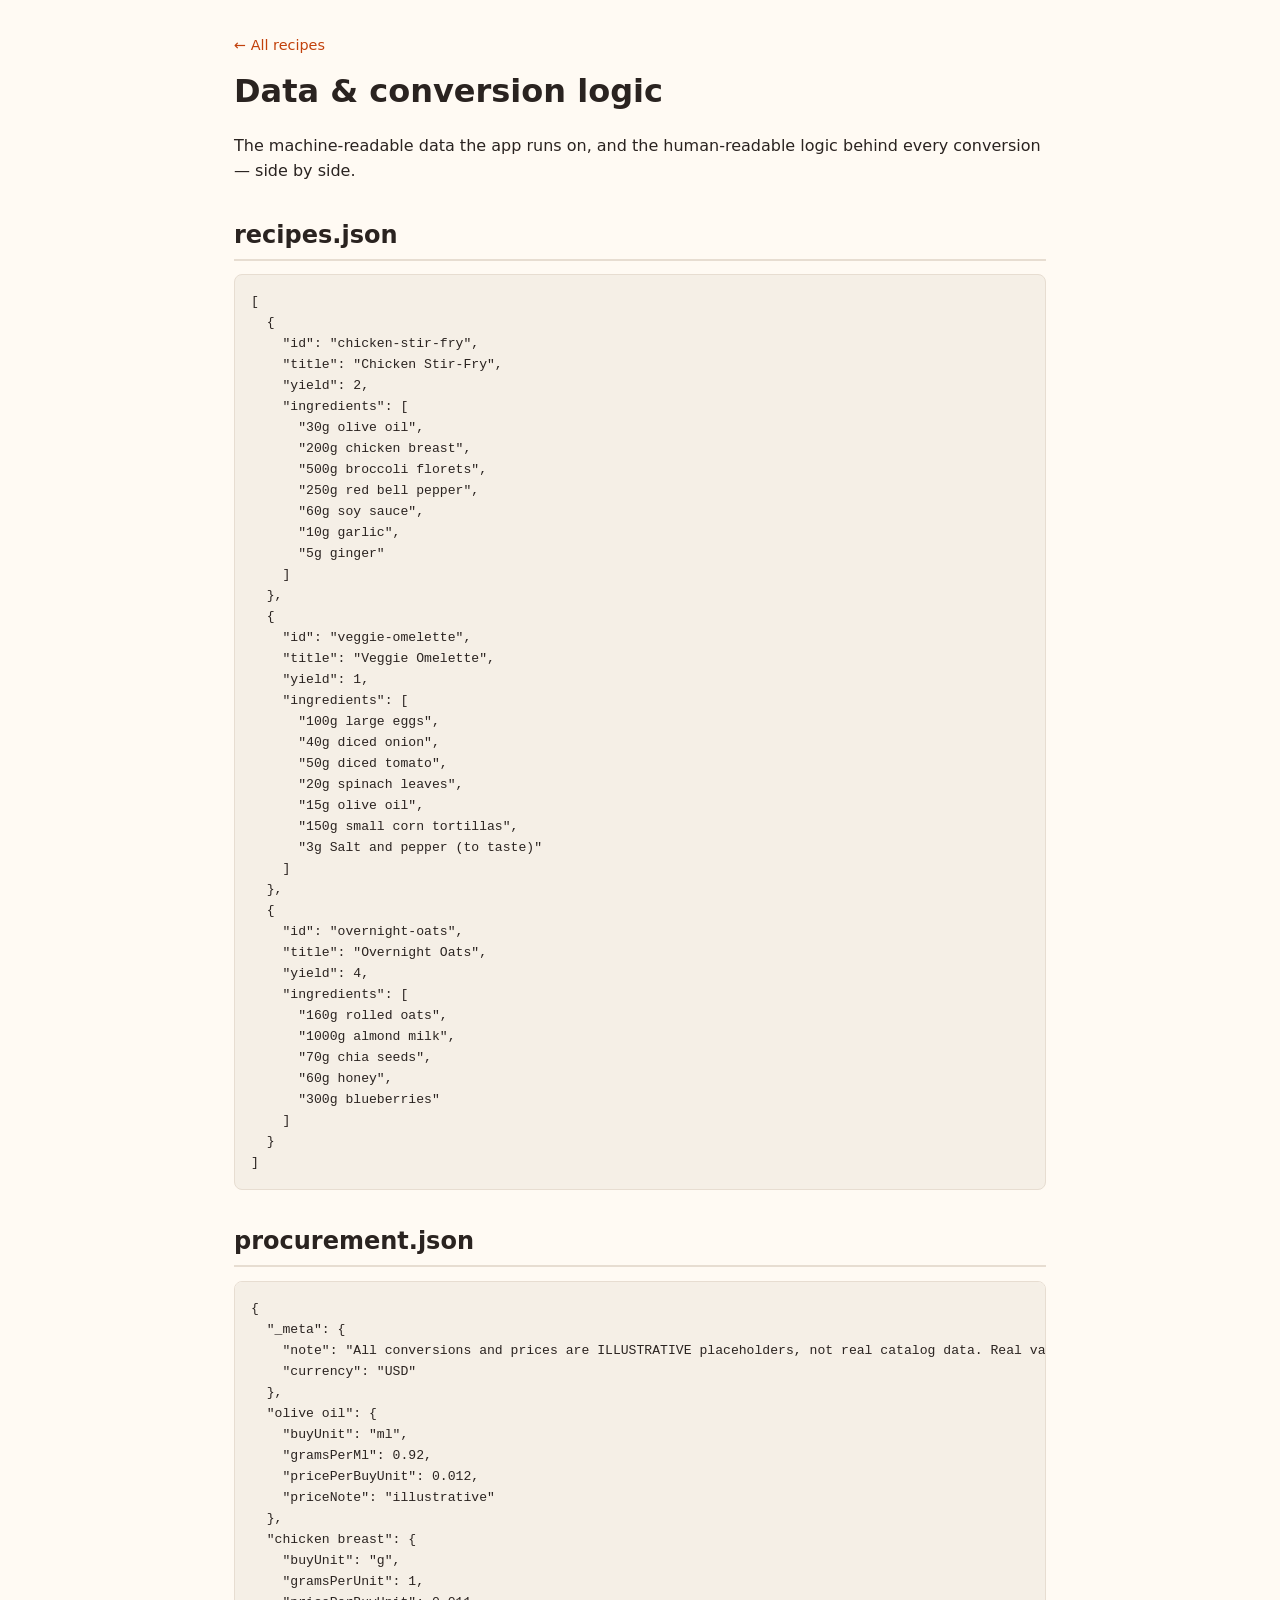
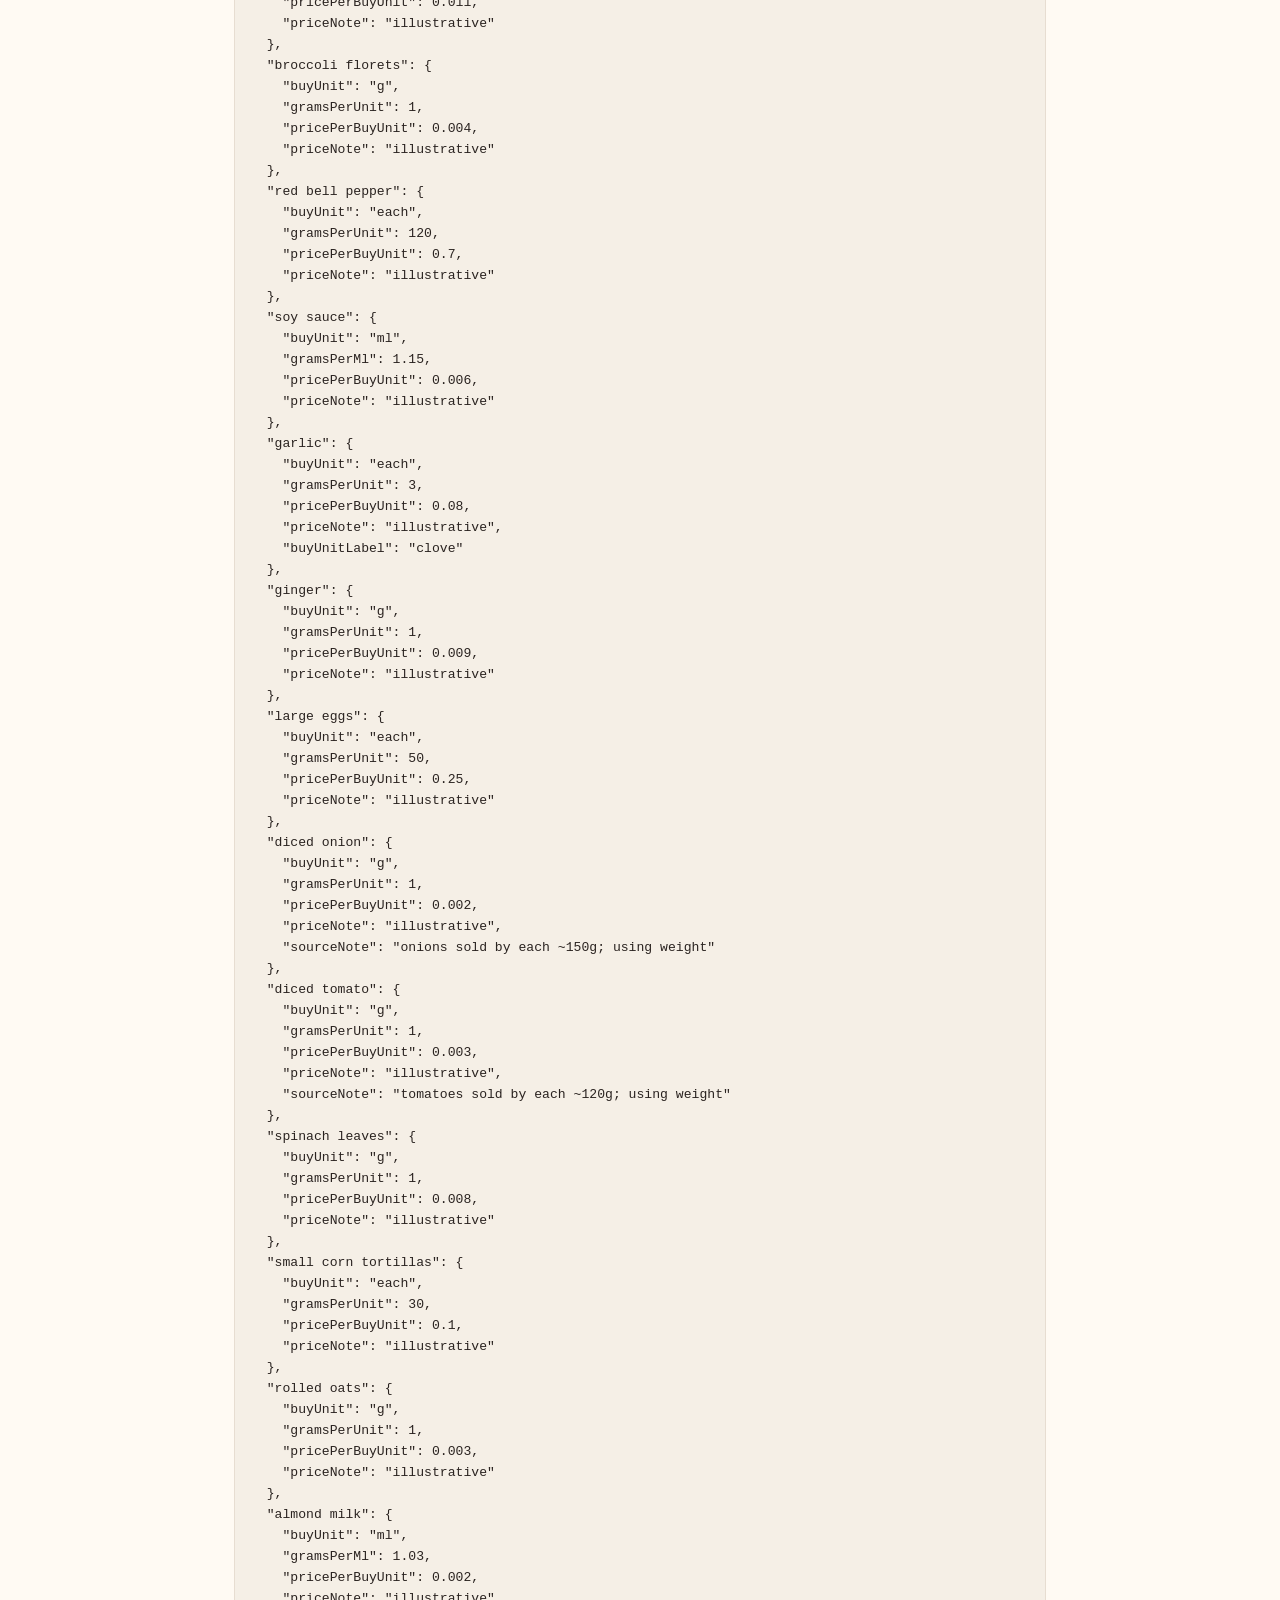
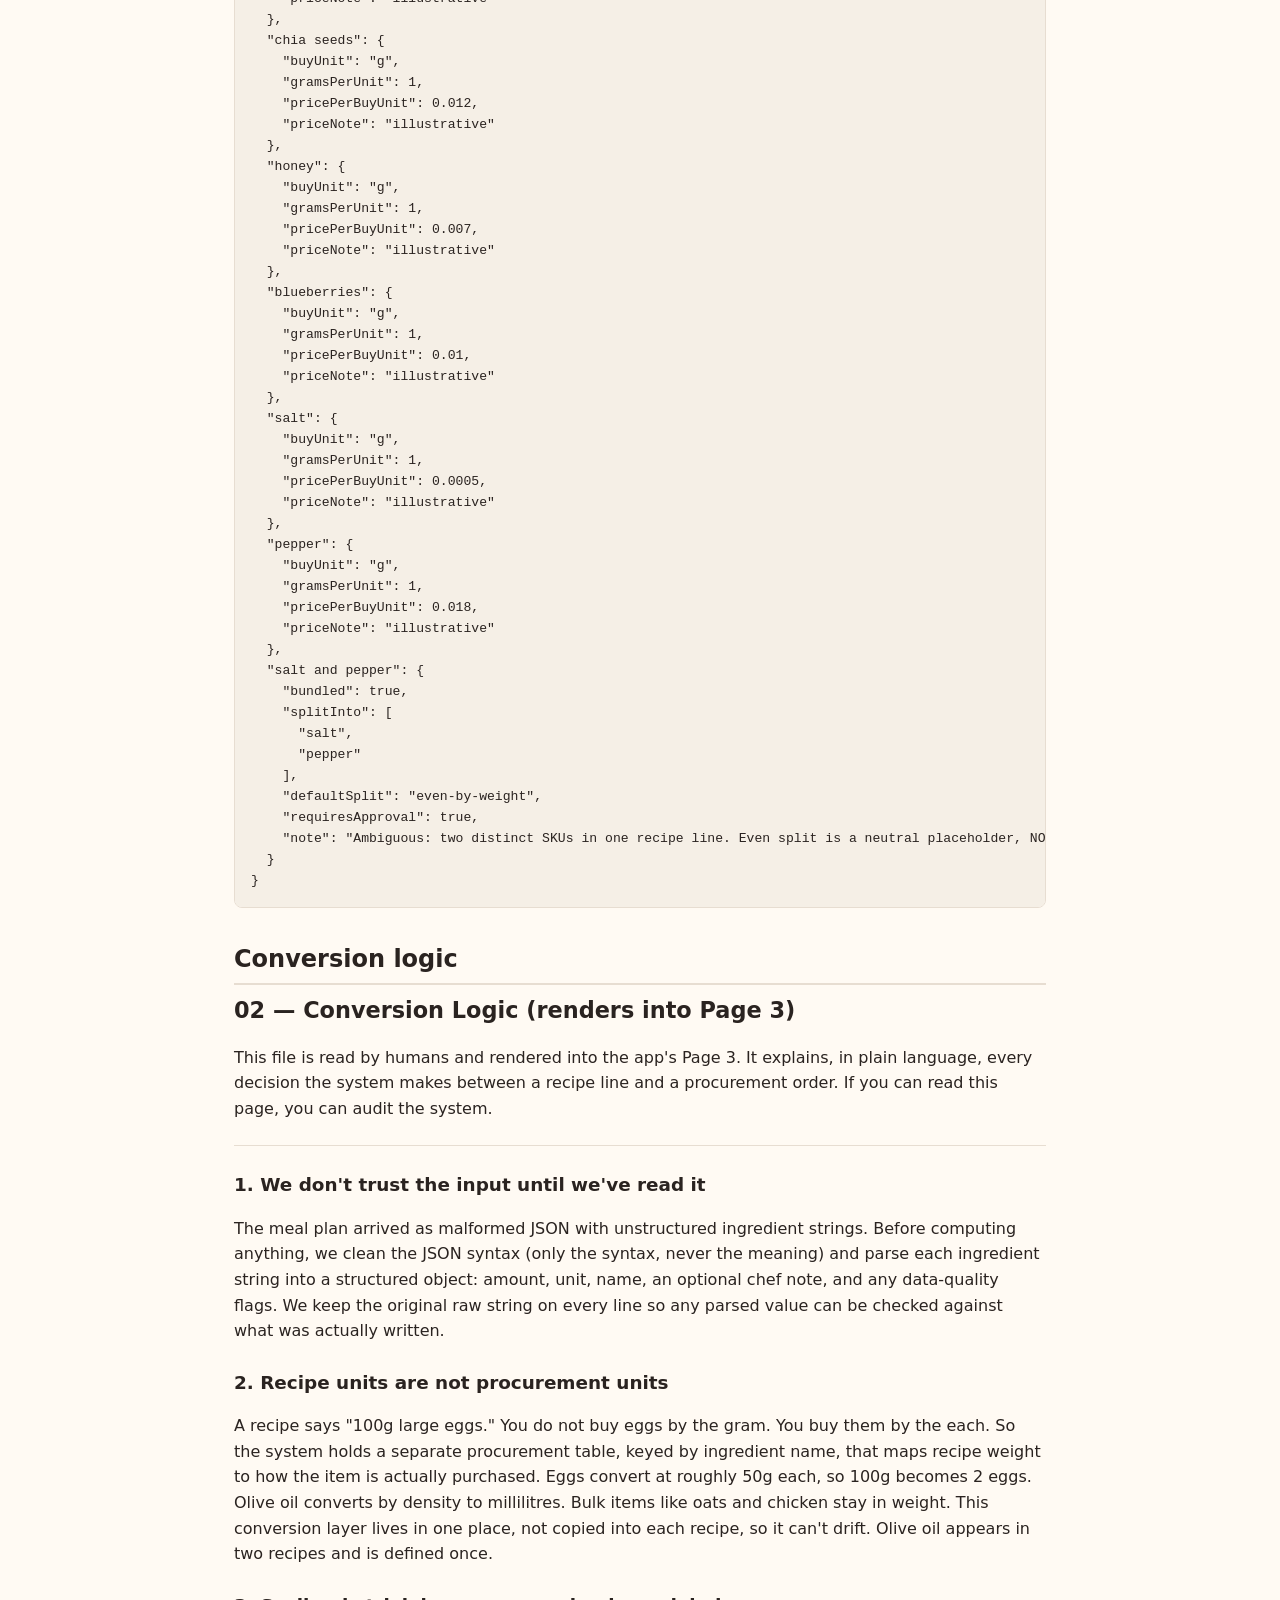
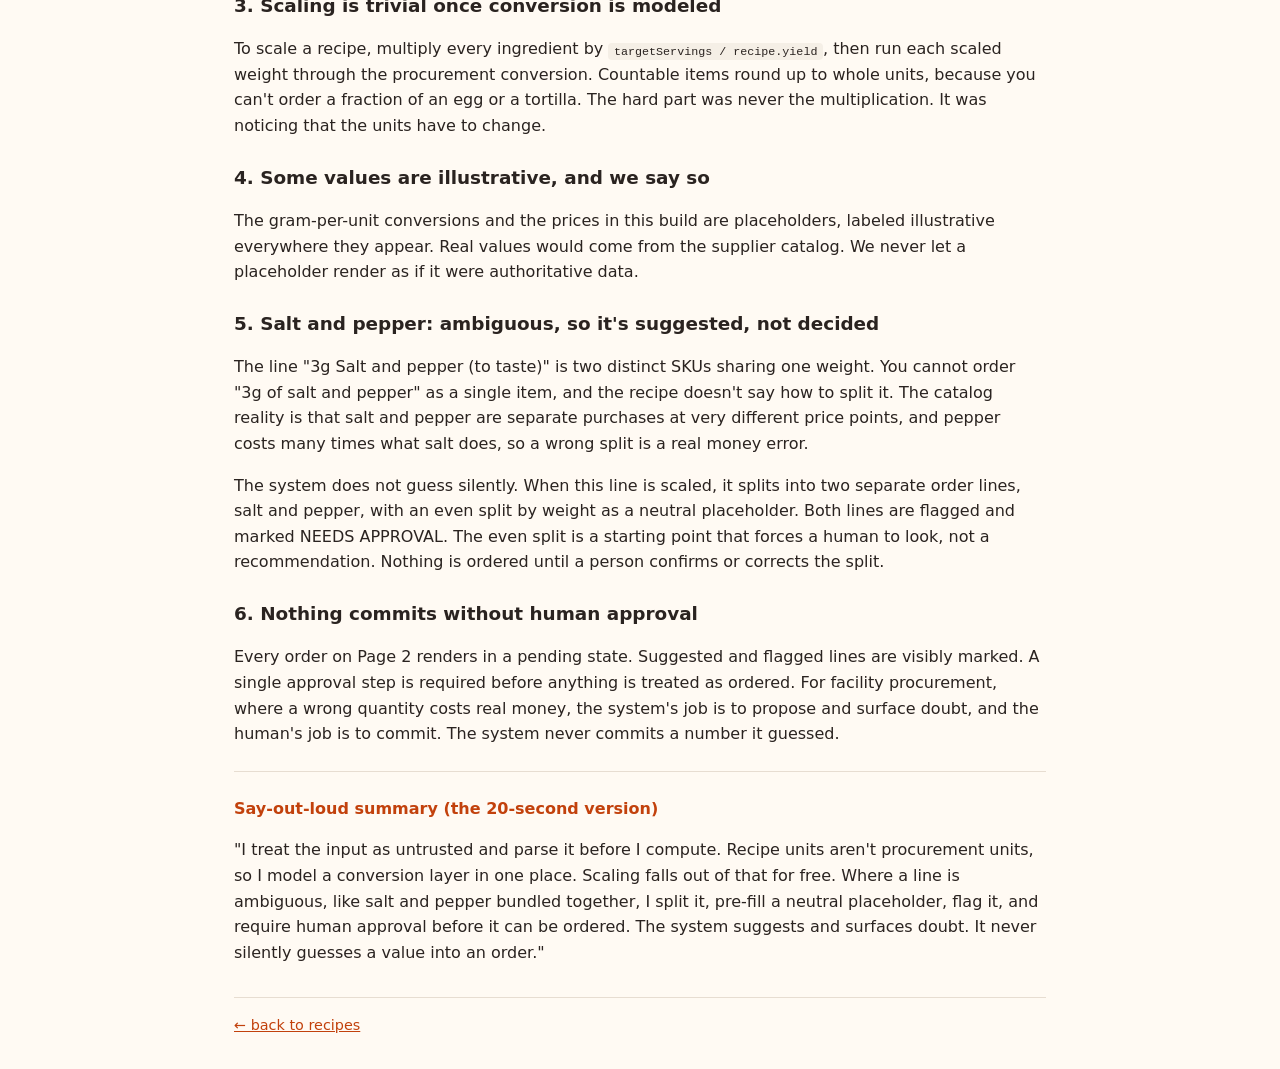
==== data.html @ e3c579c0 "Build kata recipe app: list/detail pages, enforced order gate, CI rules Implements the recipe kata p" ====
<!DOCTYPE html>
<html lang="en">
<head>
  <meta charset="UTF-8" />
  <meta name="viewport" content="width=device-width, initial-scale=1.0" />
  <title>Data &amp; Logic — Kata Demo (Advanced)</title>
  <style>
    :root { --ink:#2a2320; --accent:#c2410c; --line:#e7ddd1; --muted:#7a6f64; --bg:#fffaf3; --code:#f5efe6; }
    * { box-sizing: border-box; }
    body { margin:0; font-family: ui-sans-serif, system-ui, Arial, sans-serif; color:var(--ink); background:var(--bg); line-height:1.6; }
    main { max-width: 860px; margin:0 auto; padding:2rem 1.5rem; }
    a.back { color:var(--accent); text-decoration:none; font-size:.9rem; }
    h1 { margin:.5rem 0 1rem; }
    h2.section { margin:2rem 0 .5rem; padding-bottom:.3rem; border-bottom:2px solid var(--line); }
    pre.json { background:var(--code); border:1px solid var(--line); border-radius:8px; padding:1rem; overflow:auto; font-size:.82rem; font-family: ui-monospace, monospace; }
    .doc h1 { font-size:1.4rem; }
    .doc h2 { font-size:1.15rem; margin-top:1.5rem; }
    .doc h3 { font-size:1rem; color:var(--accent); }
    .doc hr { border:0; border-top:1px solid var(--line); margin:1.5rem 0; }
    .doc blockquote { border-left:3px solid var(--accent); margin:1rem 0; padding:.25rem 1rem; color:var(--muted); font-style:italic; }
    .doc code { background:var(--code); padding:.1rem .35rem; border-radius:4px; font-size:.9em; }
    nav { margin-top:2rem; padding-top:1rem; border-top:1px solid var(--line); font-size:.9rem; }
    nav a { color:var(--accent); }
    .error { color:#b91c1c; }
  </style>
</head>
<body>
  <main>
    <a class="back" href="index.html">&larr; All recipes</a>
    <h1>Data &amp; conversion logic</h1>
    <p>The machine-readable data the app runs on, and the human-readable logic behind every conversion — side by side.</p>

    <h2 class="section">recipes.json</h2>
    <pre class="json" id="recipes">loading…</pre>

    <h2 class="section">procurement.json</h2>
    <pre class="json" id="procurement">loading…</pre>

    <h2 class="section">Conversion logic</h2>
    <div class="doc" id="doc">loading…</div>

    <nav><a href="index.html">&larr; back to recipes</a></nav>
  </main>

  <script type="module">
    // Minimal, dependency-free Markdown -> HTML. Covers exactly what
    // conversion-logic.md uses: headings, hr, blockquote, lists, **bold**,
    // `code`, and paragraphs. Keeps Page 3 zero-dependency (no CDN over file://).
    function mdToHtml(md) {
      const esc = s => s.replace(/&/g,"&amp;").replace(/</g,"&lt;").replace(/>/g,"&gt;");
      const inline = s => esc(s)
        .replace(/\*\*(.+?)\*\*/g, "<strong>$1</strong>")
        .replace(/`(.+?)`/g, "<code>$1</code>");

      const out = [];
      let para = [], list = [];
      const flushPara = () => { if (para.length) { out.push("<p>" + inline(para.join(" ")) + "</p>"); para = []; } };
      const flushList = () => { if (list.length) { out.push("<ul>" + list.map(li => "<li>" + inline(li) + "</li>").join("") + "</ul>"); list = []; } };

      for (const line of md.split("\n")) {
        const t = line.trim();
        if (t === "") { flushPara(); flushList(); continue; }
        if (t === "---") { flushPara(); flushList(); out.push("<hr>"); continue; }
        let m;
        if (m = t.match(/^(#{1,6})\s+(.*)$/)) { flushPara(); flushList(); out.push(`<h${m[1].length}>${inline(m[2])}</h${m[1].length}>`); continue; }
        if (m = t.match(/^>\s?(.*)$/)) { flushPara(); out.push(`<blockquote>${inline(m[1])}</blockquote>`); continue; }
        if (m = t.match(/^[-*]\s+(.*)$/)) { flushPara(); list.push(m[1]); continue; }
        flushList(); para.push(t);
      }
      flushPara(); flushList();
      return out.join("\n");
    }

    try {
      const [recipes, procurement, mdText] = await Promise.all([
        fetch("data/recipes.json").then(r => r.json()),
        fetch("data/procurement.json").then(r => r.json()),
        fetch("data/conversion-logic.md").then(r => r.text()),
      ]);
      document.getElementById("recipes").textContent = JSON.stringify(recipes, null, 2);
      document.getElementById("procurement").textContent = JSON.stringify(procurement, null, 2);
      document.getElementById("doc").innerHTML = mdToHtml(mdText);
    } catch (e) {
      document.getElementById("doc").innerHTML = `<p class="error">Could not load data: ${e.message}</p>`;
    }
  </script>
</body>
</html>
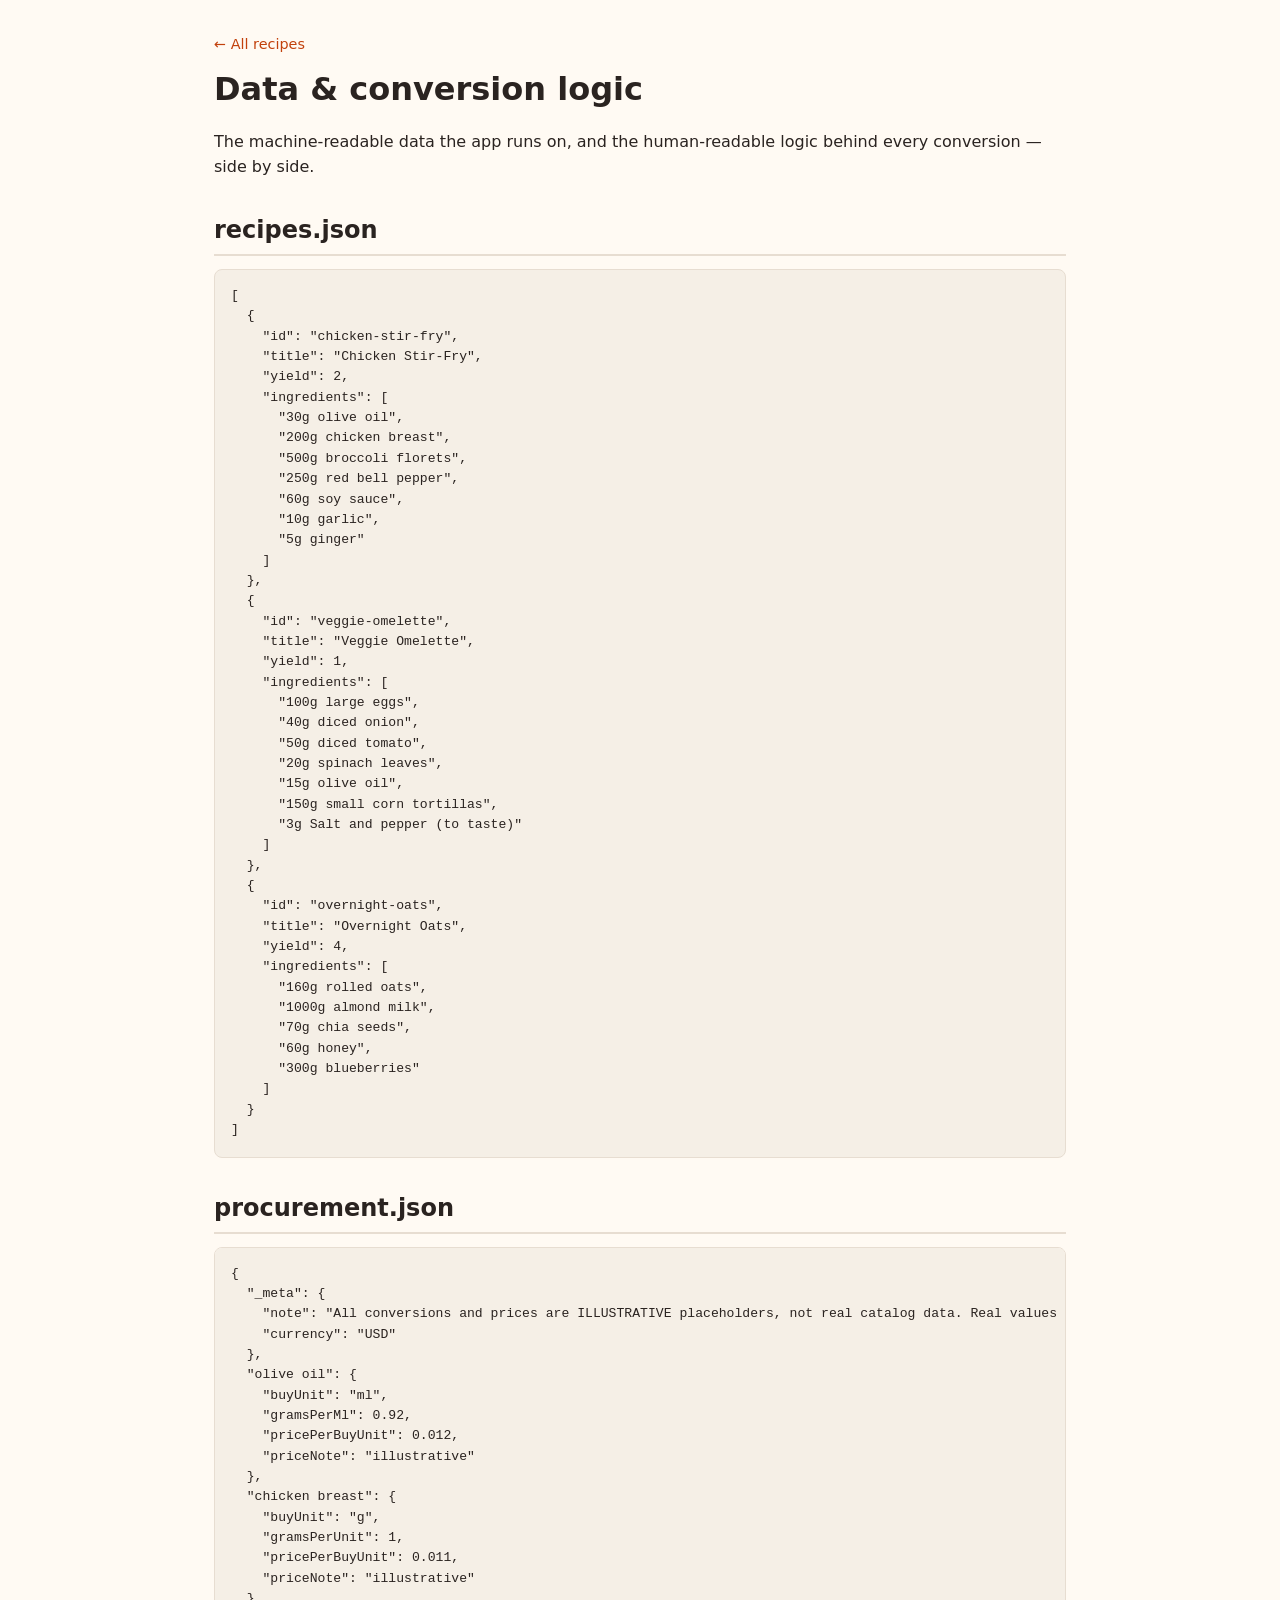
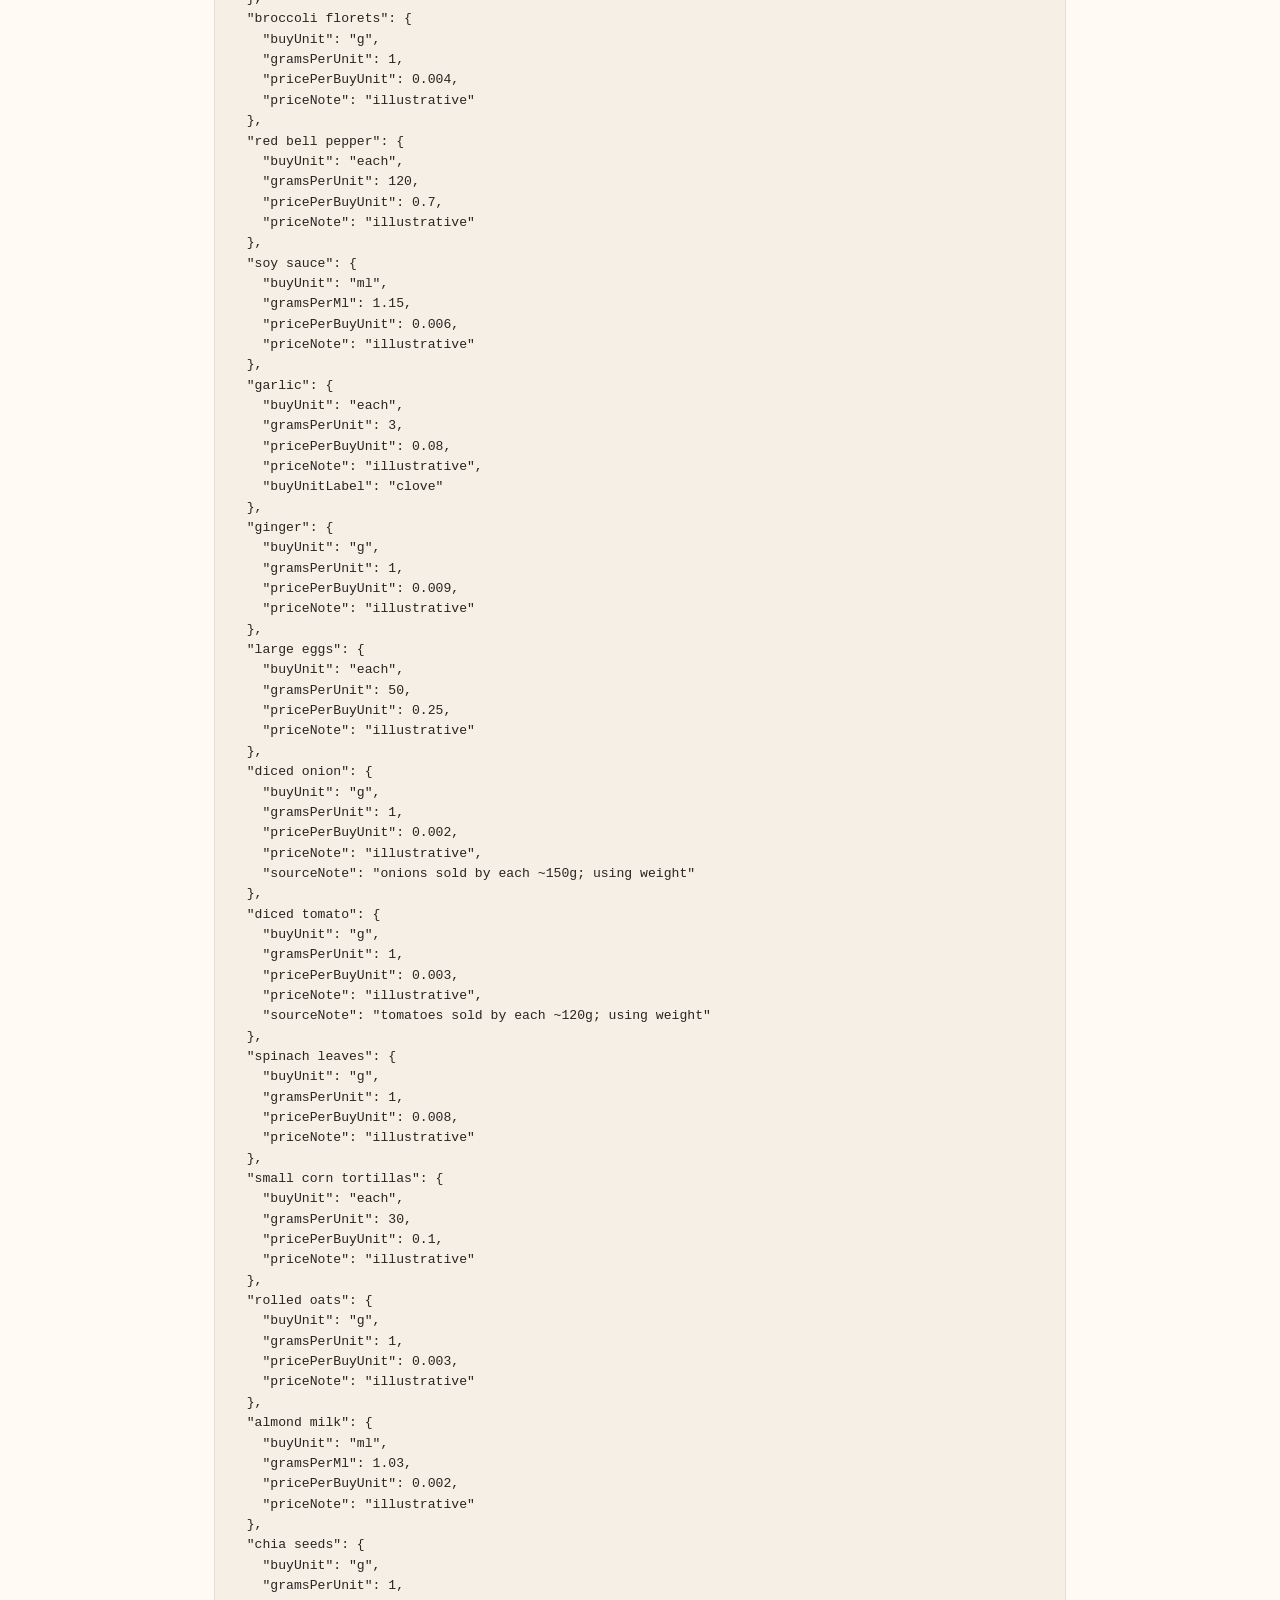
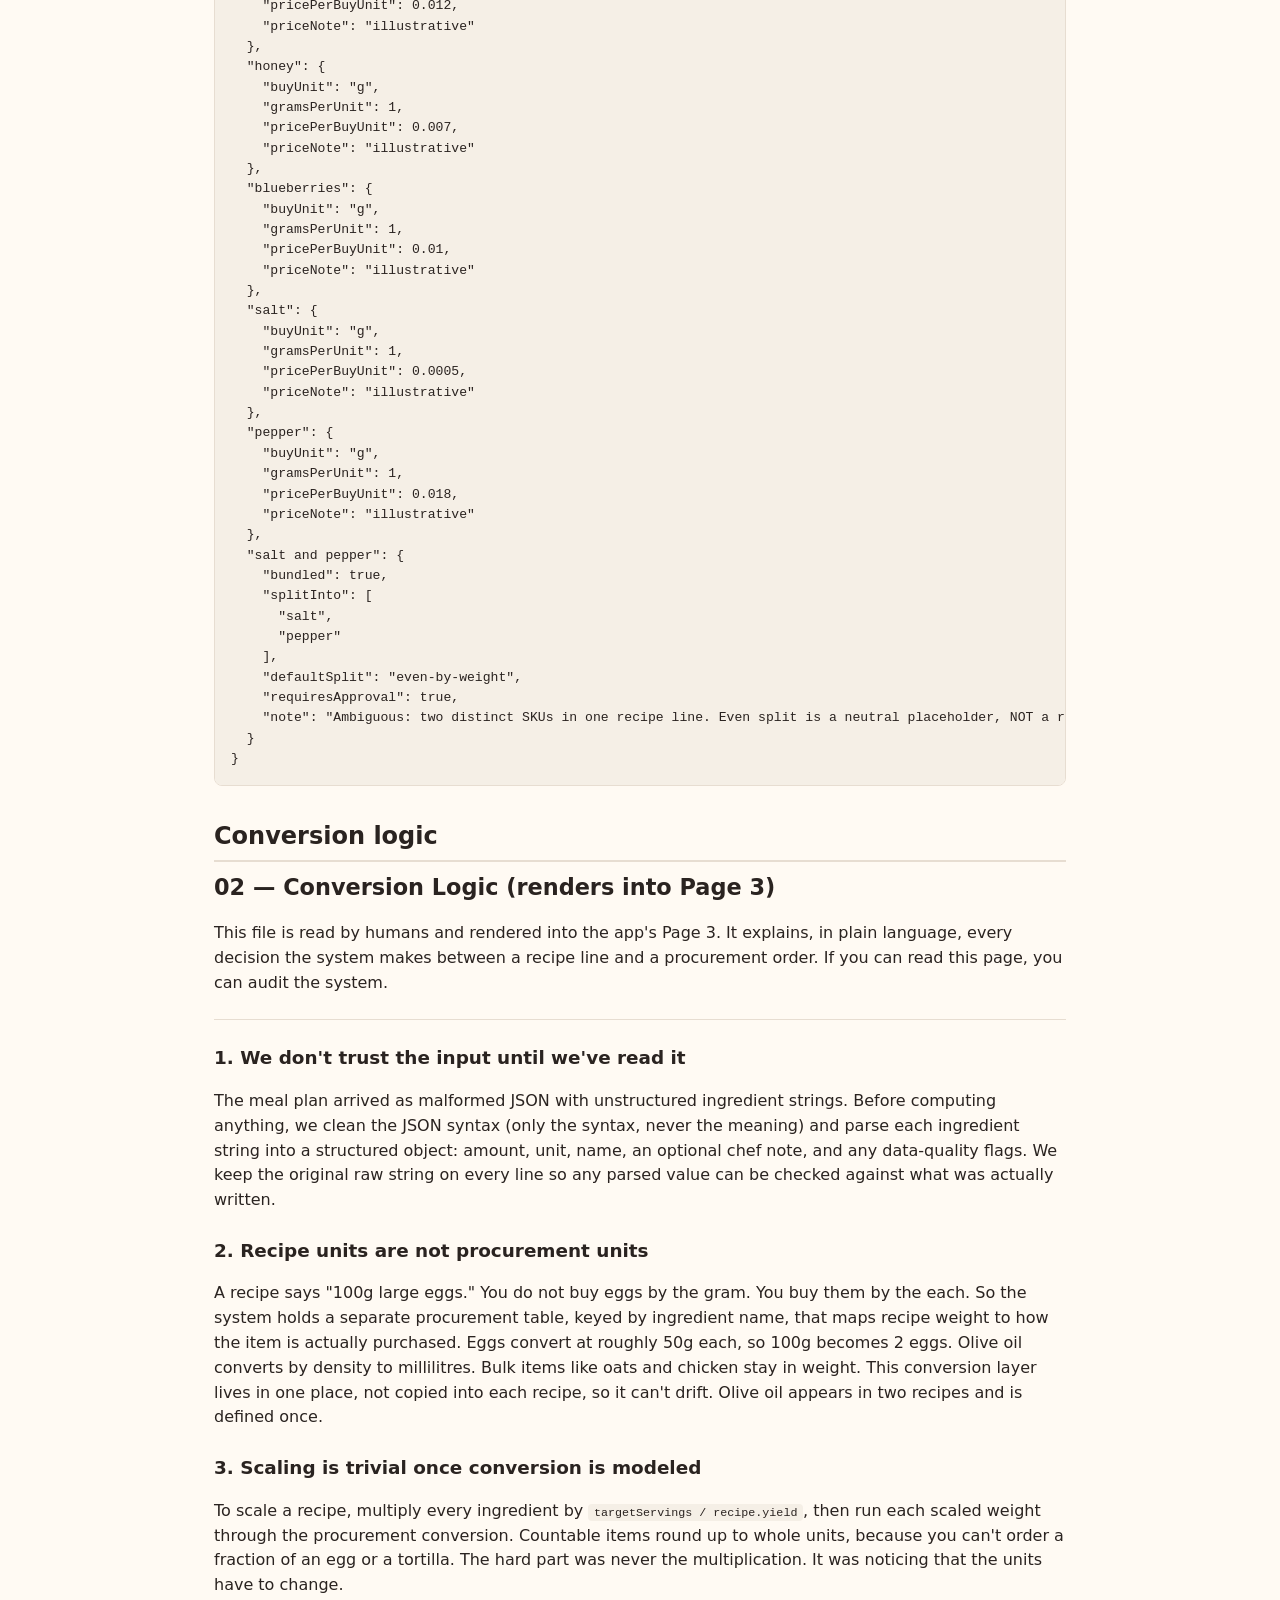
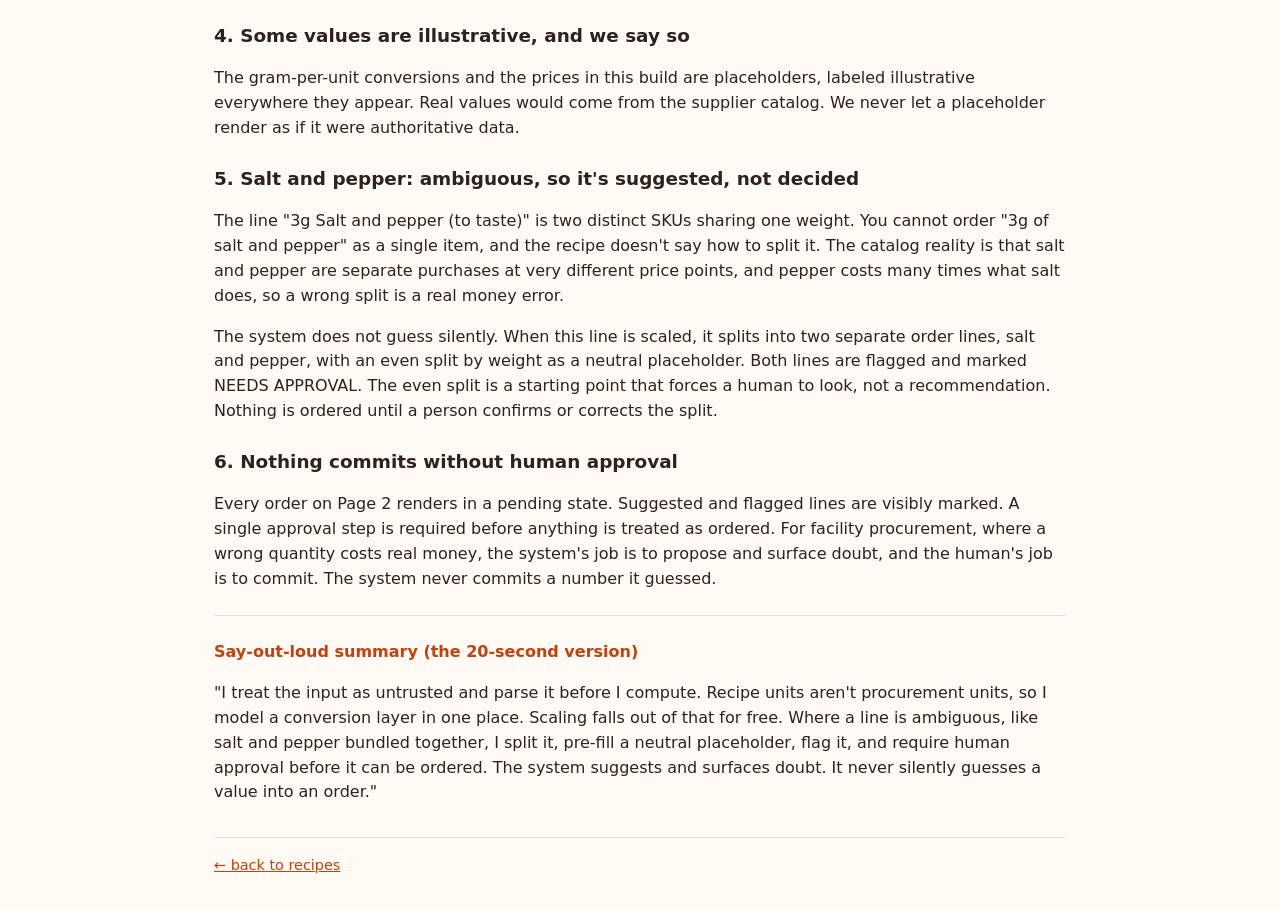
==== commit 65b56a1c: "Shared styles.css + editable ambiguous order lines Two review asks:  1. Headers were ~150 lines of d" ====
--- a/data.html
+++ b/data.html
@@ -4,28 +4,10 @@
   <meta charset="UTF-8" />
   <meta name="viewport" content="width=device-width, initial-scale=1.0" />
   <title>Data &amp; Logic — Kata Demo (Advanced)</title>
-  <style>
-    :root { --ink:#2a2320; --accent:#c2410c; --line:#e7ddd1; --muted:#7a6f64; --bg:#fffaf3; --code:#f5efe6; }
-    * { box-sizing: border-box; }
-    body { margin:0; font-family: ui-sans-serif, system-ui, Arial, sans-serif; color:var(--ink); background:var(--bg); line-height:1.6; }
-    main { max-width: 860px; margin:0 auto; padding:2rem 1.5rem; }
-    a.back { color:var(--accent); text-decoration:none; font-size:.9rem; }
-    h1 { margin:.5rem 0 1rem; }
-    h2.section { margin:2rem 0 .5rem; padding-bottom:.3rem; border-bottom:2px solid var(--line); }
-    pre.json { background:var(--code); border:1px solid var(--line); border-radius:8px; padding:1rem; overflow:auto; font-size:.82rem; font-family: ui-monospace, monospace; }
-    .doc h1 { font-size:1.4rem; }
-    .doc h2 { font-size:1.15rem; margin-top:1.5rem; }
-    .doc h3 { font-size:1rem; color:var(--accent); }
-    .doc hr { border:0; border-top:1px solid var(--line); margin:1.5rem 0; }
-    .doc blockquote { border-left:3px solid var(--accent); margin:1rem 0; padding:.25rem 1rem; color:var(--muted); font-style:italic; }
-    .doc code { background:var(--code); padding:.1rem .35rem; border-radius:4px; font-size:.9em; }
-    nav { margin-top:2rem; padding-top:1rem; border-top:1px solid var(--line); font-size:.9rem; }
-    nav a { color:var(--accent); }
-    .error { color:#b91c1c; }
-  </style>
+  <link rel="stylesheet" href="styles.css" />
 </head>
 <body>
-  <main>
+  <main class="wide">
     <a class="back" href="index.html">&larr; All recipes</a>
     <h1>Data &amp; conversion logic</h1>
     <p>The machine-readable data the app runs on, and the human-readable logic behind every conversion — side by side.</p>
@@ -43,9 +25,8 @@
   </main>
 
   <script type="module">
-    // Minimal, dependency-free Markdown -> HTML. Covers exactly what
-    // conversion-logic.md uses: headings, hr, blockquote, lists, **bold**,
-    // `code`, and paragraphs. Keeps Page 3 zero-dependency (no CDN over file://).
+    // Minimal, dependency-free Markdown -> HTML for conversion-logic.md:
+    // headings, hr, blockquote, lists, **bold**, `code`, paragraphs.
     function mdToHtml(md) {
       const esc = s => s.replace(/&/g,"&amp;").replace(/</g,"&lt;").replace(/>/g,"&gt;");
       const inline = s => esc(s)
--- a/styles.css
+++ b/styles.css
@@ -0,0 +1,65 @@
+/* styles.css — shared across every page so each HTML <head> stays tiny.
+   Static asset: fetched once, cached across the site. */
+
+:root {
+  --ink:#2a2320; --accent:#c2410c; --accent-soft:#fde7d6; --line:#e7ddd1;
+  --muted:#7a6f64; --bg:#fffaf3; --code:#f5efe6;
+  --flag:#9a3412; --flagbg:#fde7d6;
+  --ok:#15803d; --okbg:#dcfce7; --pending:#92400e; --pendingbg:#fef3c7;
+}
+* { box-sizing: border-box; }
+body { margin:0; font-family: ui-sans-serif, system-ui, Arial, sans-serif; color:var(--ink); background:var(--bg); line-height:1.55; }
+main { max-width:720px; margin:0 auto; padding:2rem 1.5rem; }
+main.wide { max-width:900px; }
+a.back { color:var(--accent); text-decoration:none; font-size:.9rem; }
+h1 { margin:.5rem 0 .25rem; }
+.error { color:#b91c1c; }
+.note { color:var(--muted); font-style:italic; font-size:.85rem; }
+.illustrative { color:var(--muted); font-size:.72rem; }
+.yield { color:var(--muted); margin:0 0 1.5rem; }
+
+/* nav (shared) */
+nav, nav.adv { margin-top:2rem; padding-top:1rem; border-top:1px solid var(--line); font-size:.9rem; color:var(--muted); }
+nav a, nav.adv a { color:var(--accent); }
+
+/* index — recipe list */
+.sub { color:var(--muted); margin:0 0 2rem; }
+ul.recipes { list-style:none; padding:0; margin:0; }
+ul.recipes li { border:1px solid var(--line); border-radius:8px; margin-bottom:.75rem; }
+ul.recipes a { display:flex; justify-content:space-between; align-items:center; padding:1rem 1.25rem; text-decoration:none; color:var(--ink); font-size:1.1rem; }
+ul.recipes a:hover { background:#fff; }
+
+/* ingredients — plain listing */
+h2.label { font-size:1rem; text-transform:uppercase; letter-spacing:.05em; color:var(--muted); margin:0 0 .5rem; }
+ul.ing { list-style:none; padding:0; margin:0; }
+ul.ing li { padding:.6rem .25rem; border-bottom:1px solid var(--line); }
+
+/* order */
+.meta { color:var(--muted); margin:0 0 1rem; }
+.controls { display:flex; gap:.75rem; align-items:center; margin:1rem 0 1.25rem; flex-wrap:wrap; }
+.controls input { width:5rem; padding:.35rem .5rem; font-size:1rem; }
+.status { display:inline-block; padding:.2rem .7rem; border-radius:999px; font-size:.8rem; font-weight:700; letter-spacing:.03em; }
+.banner { padding:.75rem 1rem; border-radius:8px; margin:1rem 0; font-size:.9rem; border:1px solid transparent; }
+.status.pending, .banner.pending { background:var(--pendingbg); color:var(--pending); }
+.status.approved, .banner.approved { background:var(--okbg); color:var(--ok); }
+.banner.pending { border-color:#fcd34d; }
+.banner.approved { border-color:#86efac; }
+.line { display:flex; justify-content:space-between; gap:1rem; align-items:flex-start; padding:.6rem .85rem; border:1px solid var(--line); border-radius:8px; margin-bottom:.5rem; background:#fff; }
+.line .name { font-weight:600; }
+.line .nums { text-align:right; white-space:nowrap; font-variant-numeric:tabular-nums; color:var(--muted); font-size:.9rem; }
+.line .nums .cost { color:var(--ink); font-weight:600; }
+.qty-edit { width:4.5rem; padding:.2rem .35rem; font-size:.9rem; margin-top:.3rem; }
+.splitnote { color:var(--muted); font-size:.82rem; margin:-.15rem .15rem .75rem; padding-left:.7rem; border-left:3px solid var(--accent); }
+button { background:var(--accent); color:#fff; border:0; border-radius:6px; padding:.6rem 1.2rem; font-size:1rem; cursor:pointer; }
+button:disabled { background:var(--ok); cursor:default; }
+.total { display:flex; justify-content:space-between; font-weight:700; padding:.7rem .85rem; border-top:2px solid var(--line); margin-top:.5rem; }
+
+/* data — self-documenting */
+h2.section { margin:2rem 0 .5rem; padding-bottom:.3rem; border-bottom:2px solid var(--line); }
+pre.json { background:var(--code); border:1px solid var(--line); border-radius:8px; padding:1rem; overflow:auto; font-size:.82rem; font-family: ui-monospace, monospace; }
+.doc h1 { font-size:1.4rem; }
+.doc h2 { font-size:1.15rem; margin-top:1.5rem; }
+.doc h3 { font-size:1rem; color:var(--accent); }
+.doc hr { border:0; border-top:1px solid var(--line); margin:1.5rem 0; }
+.doc blockquote { border-left:3px solid var(--accent); margin:1rem 0; padding:.25rem 1rem; color:var(--muted); font-style:italic; }
+.doc code { background:var(--code); padding:.1rem .35rem; border-radius:4px; font-size:.9em; }
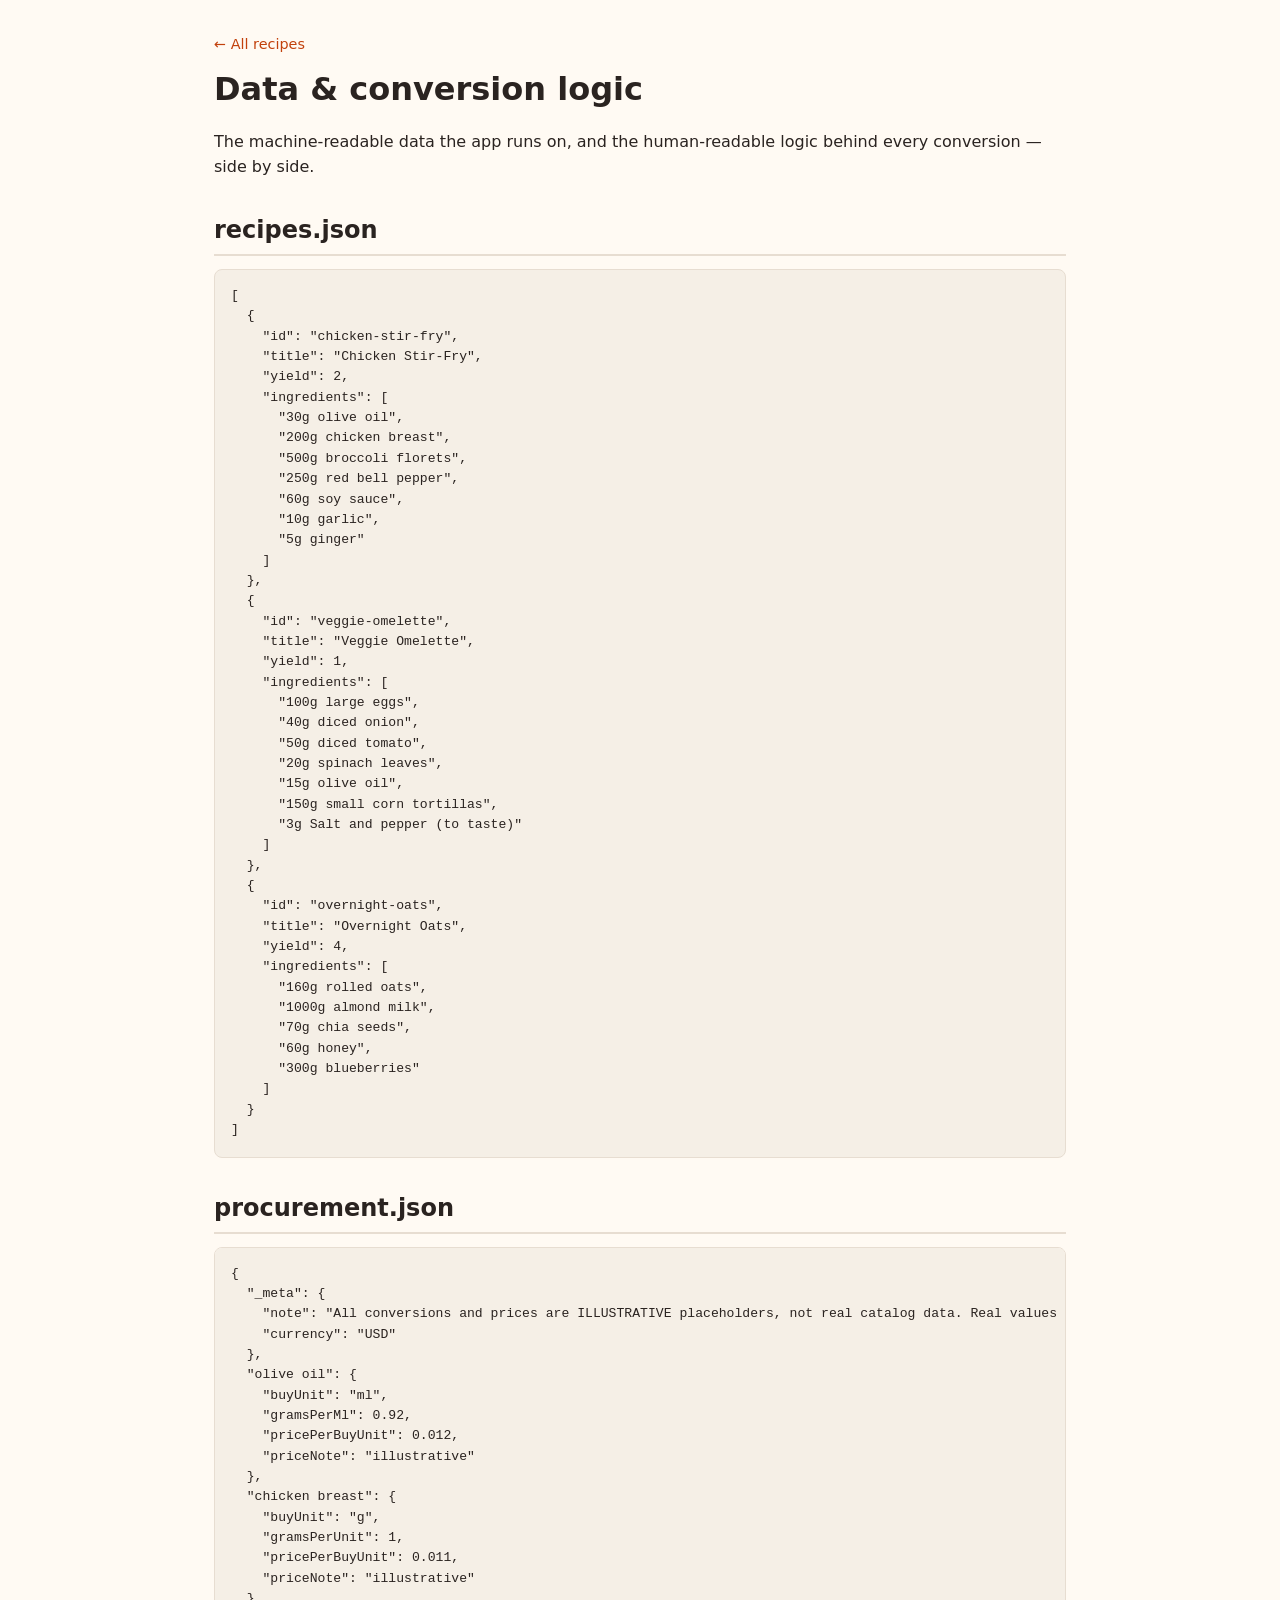
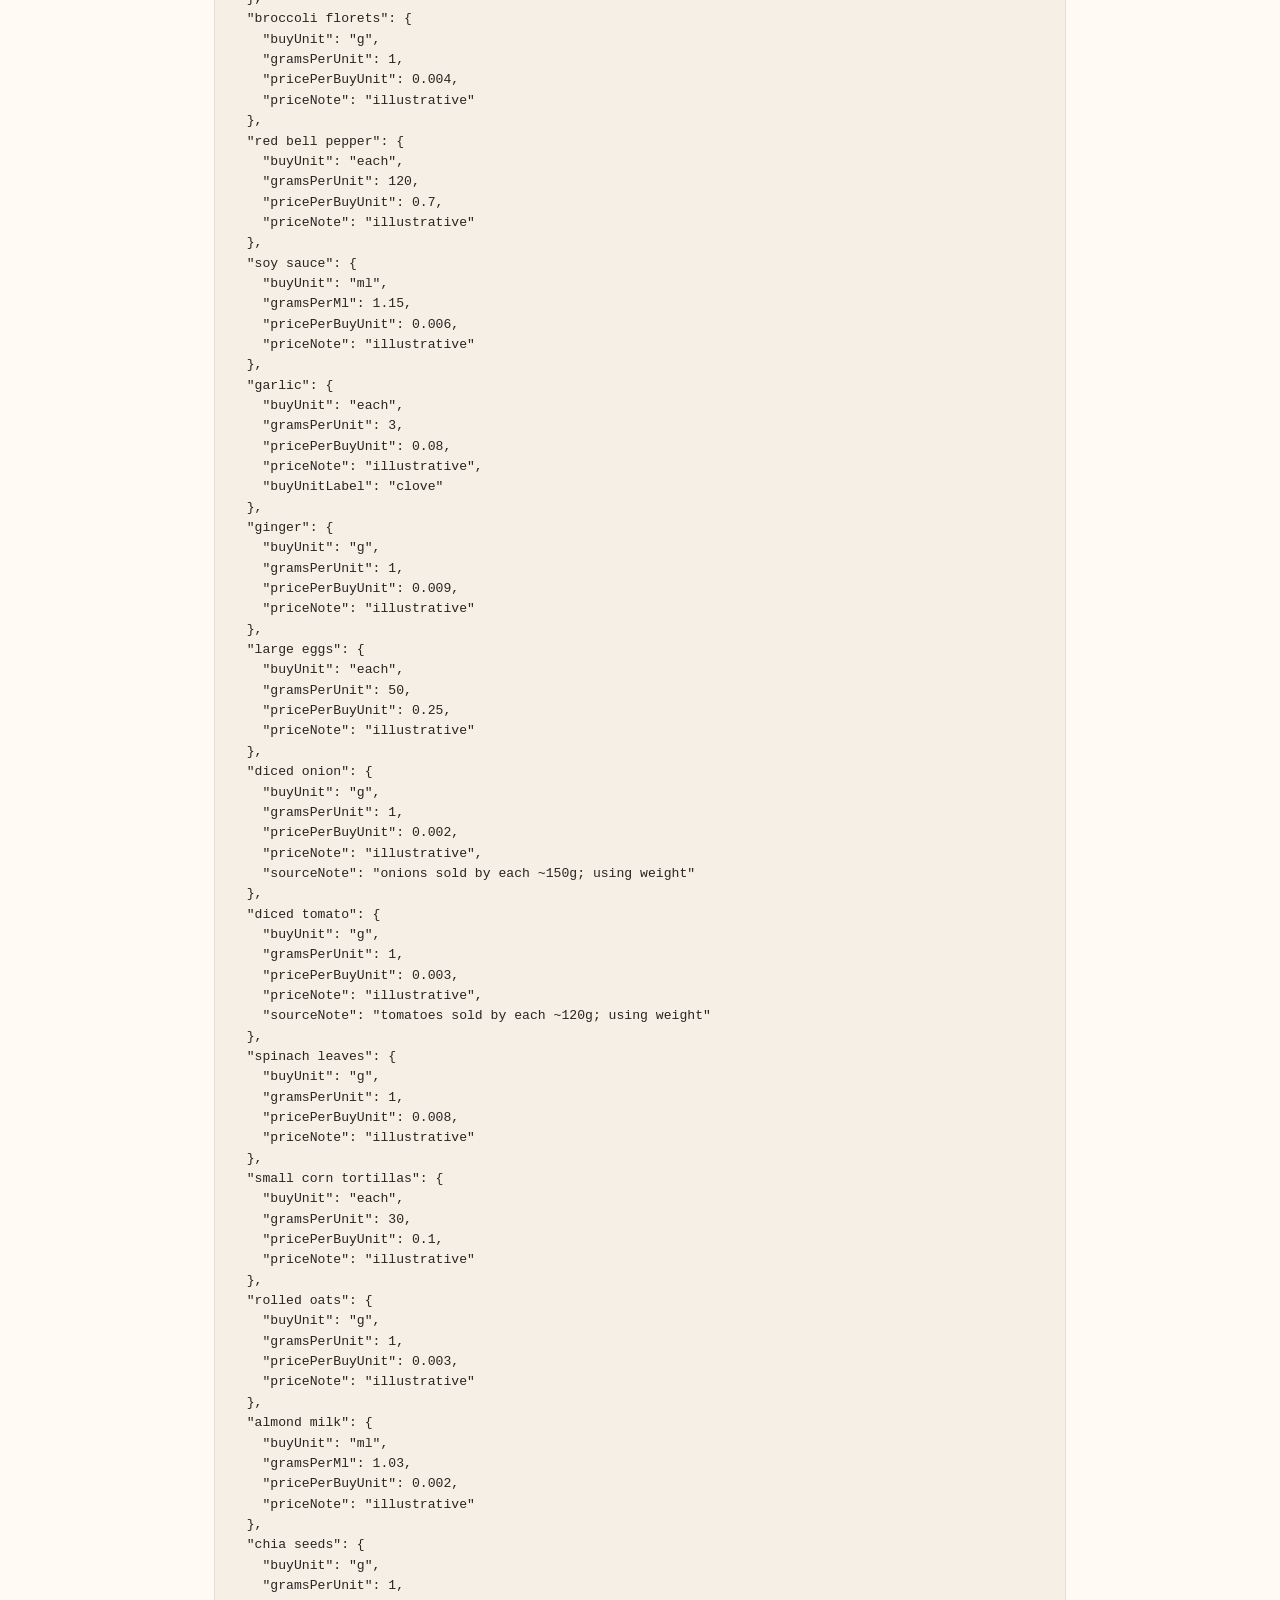
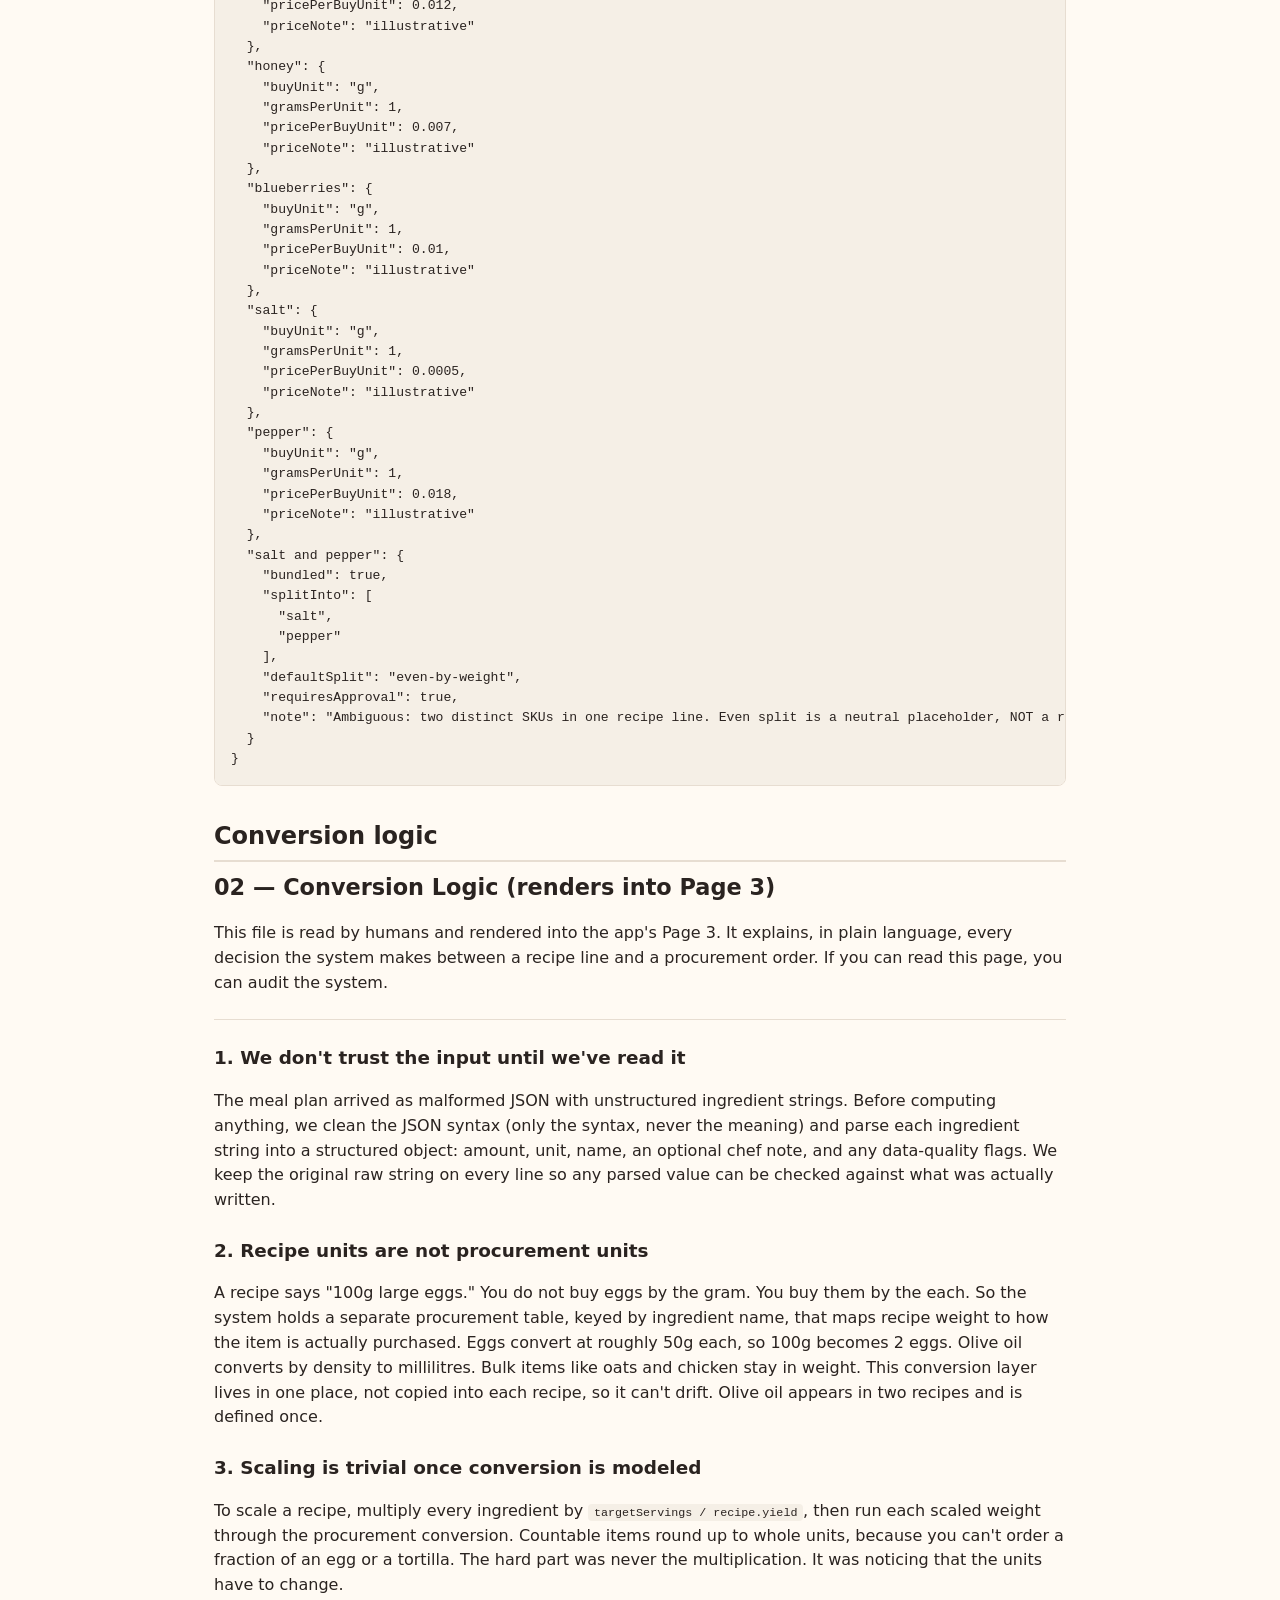
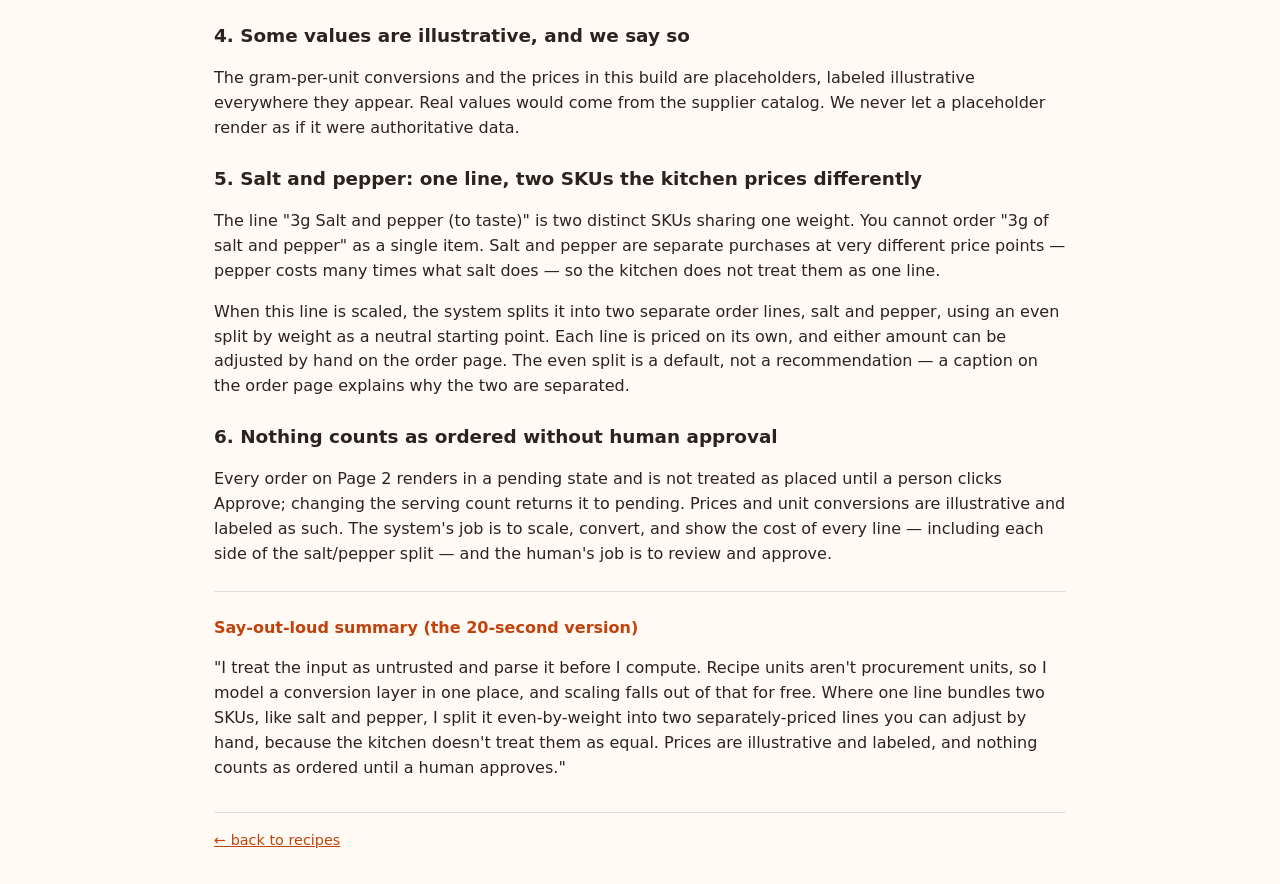
==== commit cacf1ff2: "Brutal-critic pass: fix stale breadcrumbs, add style guide + granular docs Audit found the math clea" ====
--- a/data.html
+++ b/data.html
@@ -7,6 +7,17 @@
   <link rel="stylesheet" href="styles.css" />
 </head>
 <body>
+  <!--
+    PAGE:     data.html  (advanced — beyond the kata brief)
+    WHAT:     Self-documenting view — the data the app runs on next to the
+              plain-English logic, so the system explains itself.
+    DISPLAYS: pretty-printed recipes.json + procurement.json, and the rendered
+              data/conversion-logic.md.
+    DATA:     fetches data/recipes.json + data/procurement.json + conversion-logic.md.
+    IN  (linked from): index.html, ingredients.html, order.html
+    OUT (links to):    index.html
+    MODULES:  none (inline markdown renderer below)
+  -->
   <main class="wide">
     <a class="back" href="index.html">&larr; All recipes</a>
     <h1>Data &amp; conversion logic</h1>
@@ -25,8 +36,10 @@
   </main>
 
   <script type="module">
-    // Minimal, dependency-free Markdown -> HTML for conversion-logic.md:
-    // headings, hr, blockquote, lists, **bold**, `code`, paragraphs.
+    // WHAT: minimal Markdown -> HTML for conversion-logic.md (headings, hr,
+    //       blockquote, lists, **bold**, `code`, paragraphs).
+    // WHY:  Page 3 renders that doc, and a tiny renderer keeps the site
+    //       dependency-free — no CDN, which also avoids file:// fetch issues.
     function mdToHtml(md) {
       const esc = s => s.replace(/&/g,"&amp;").replace(/</g,"&lt;").replace(/>/g,"&gt;");
       const inline = s => esc(s)
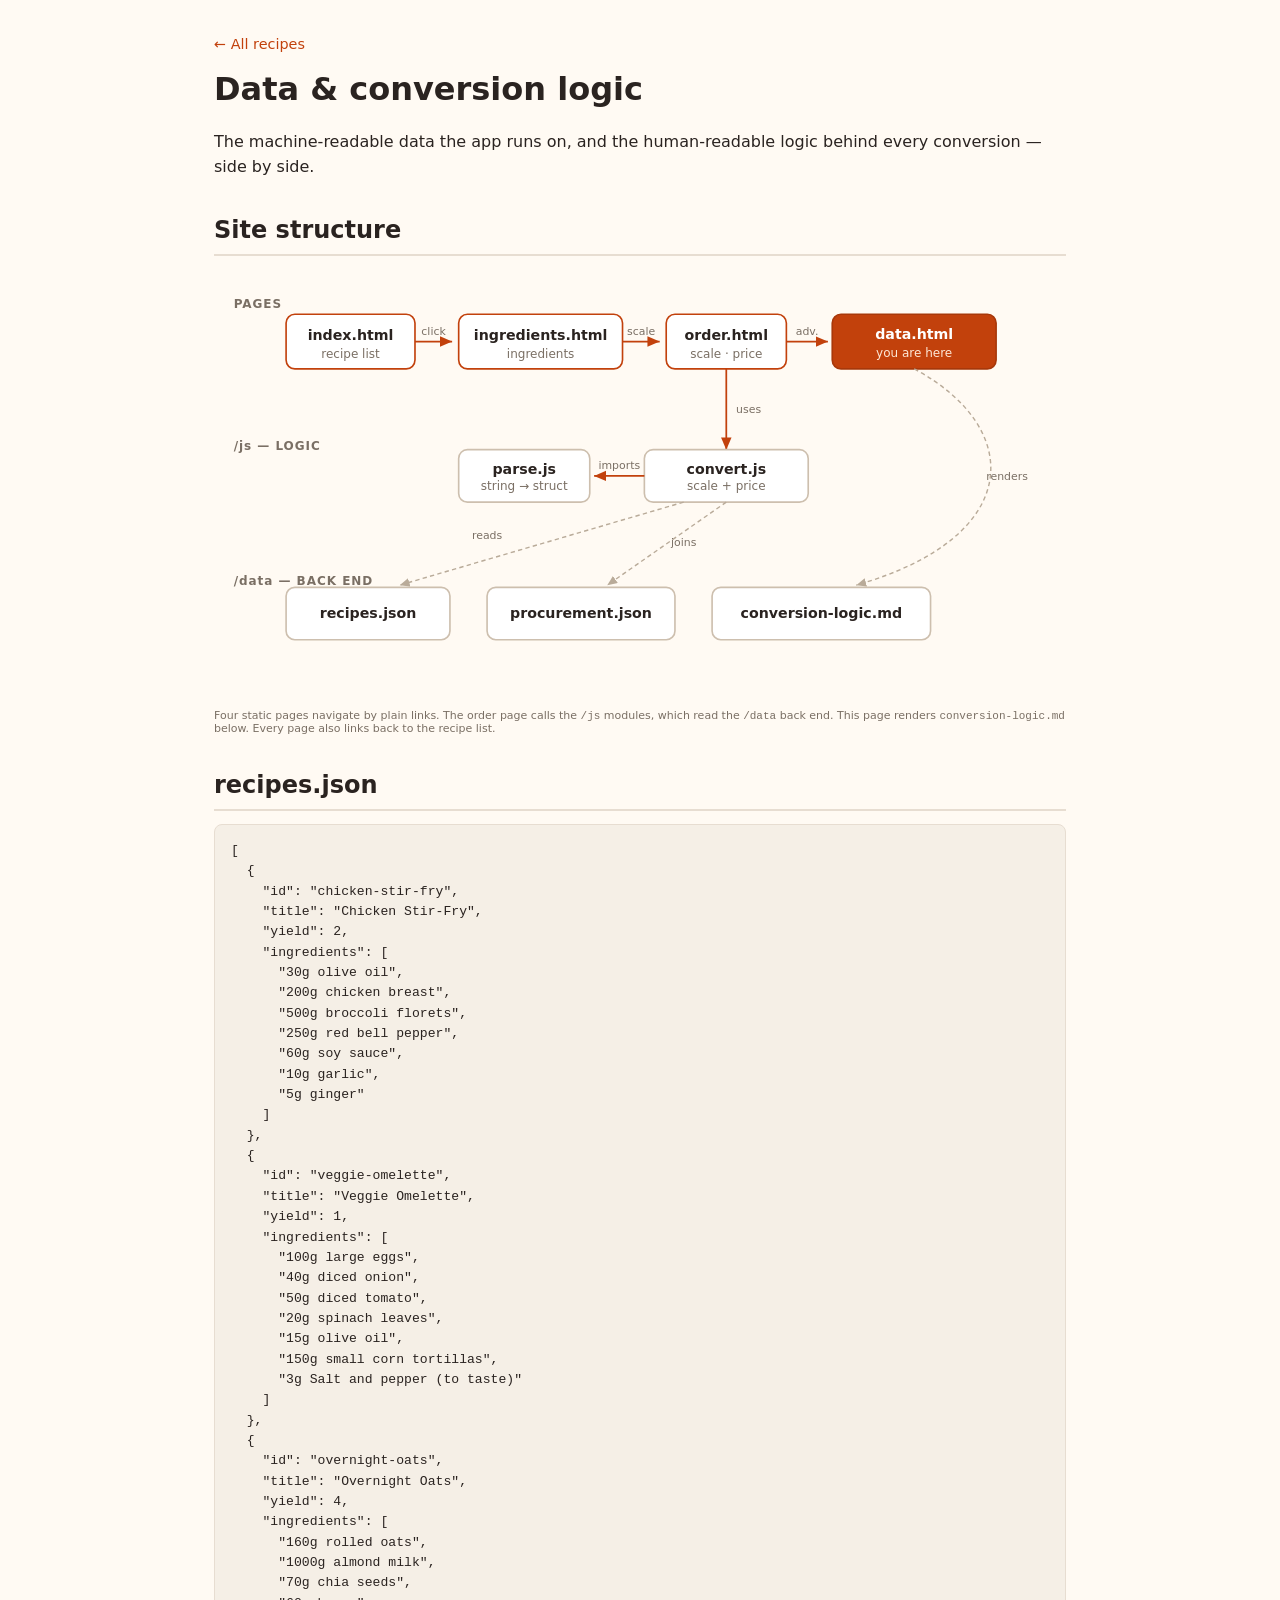
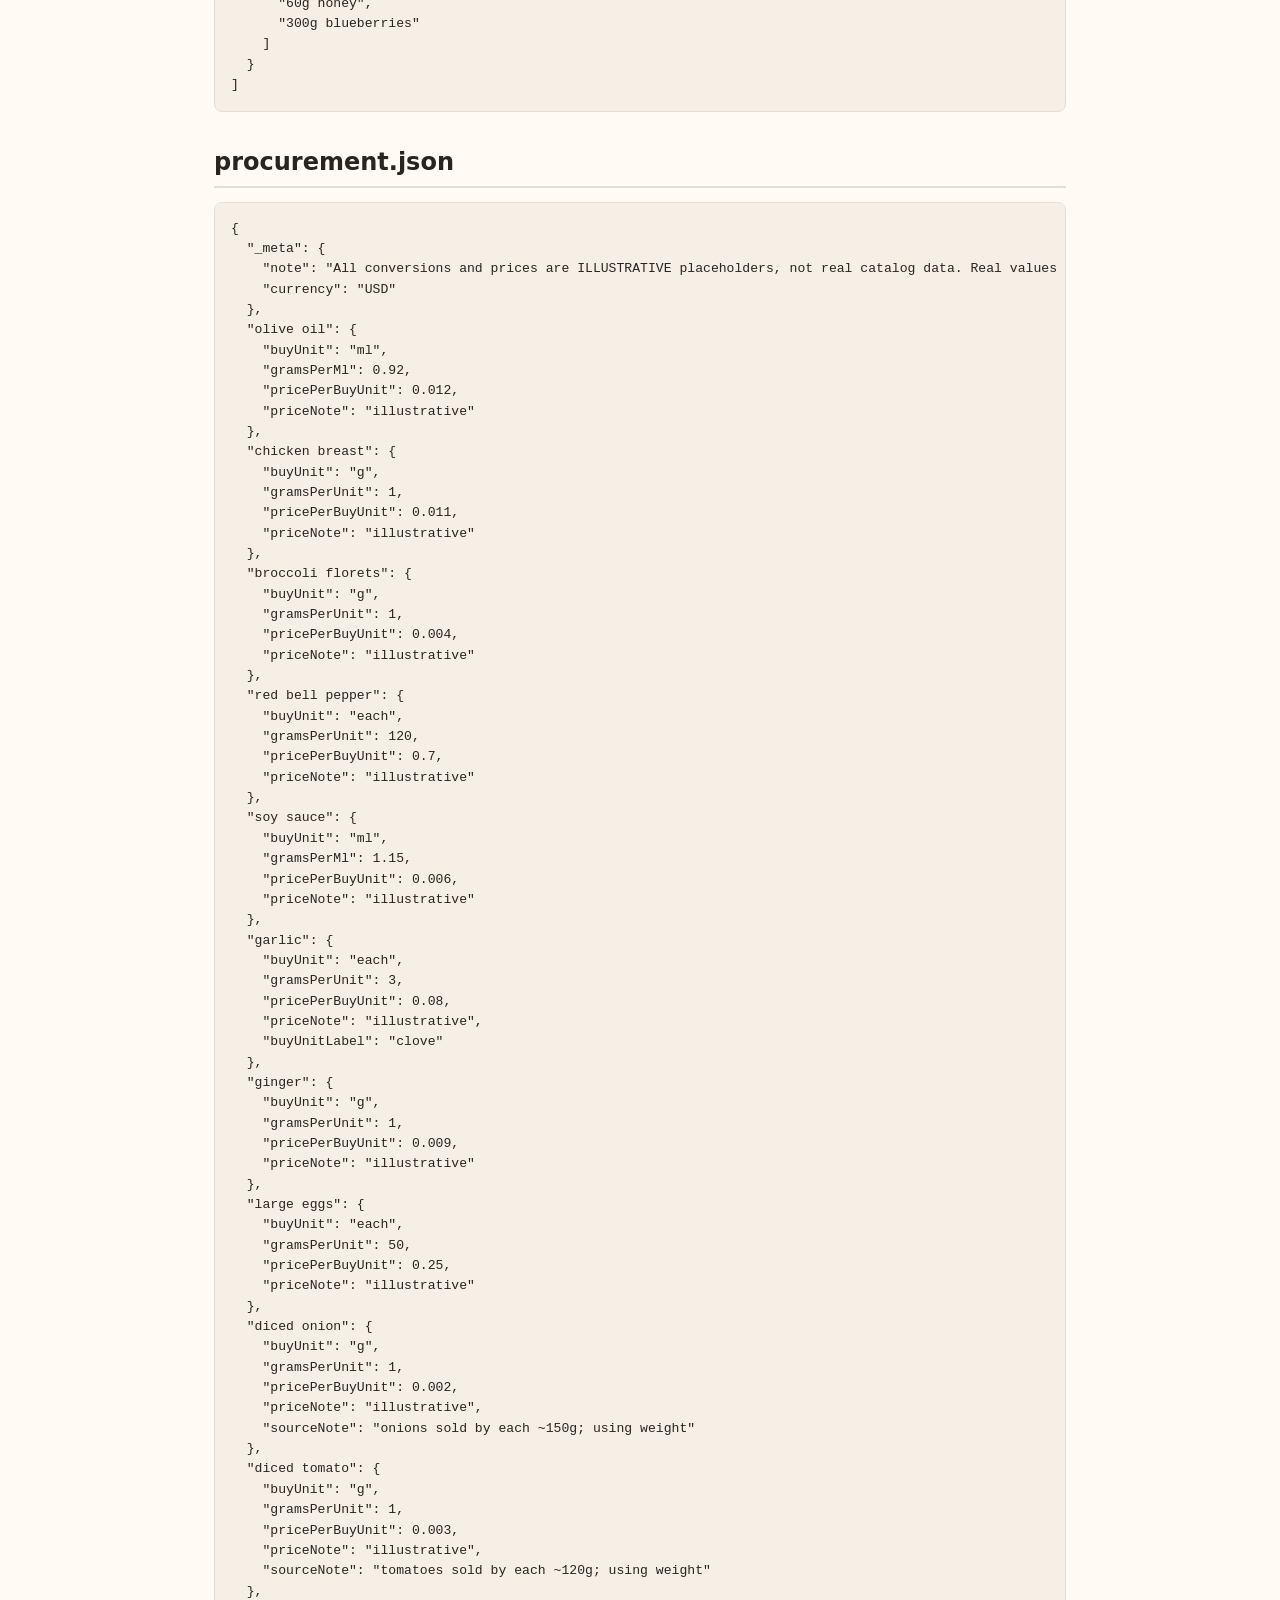
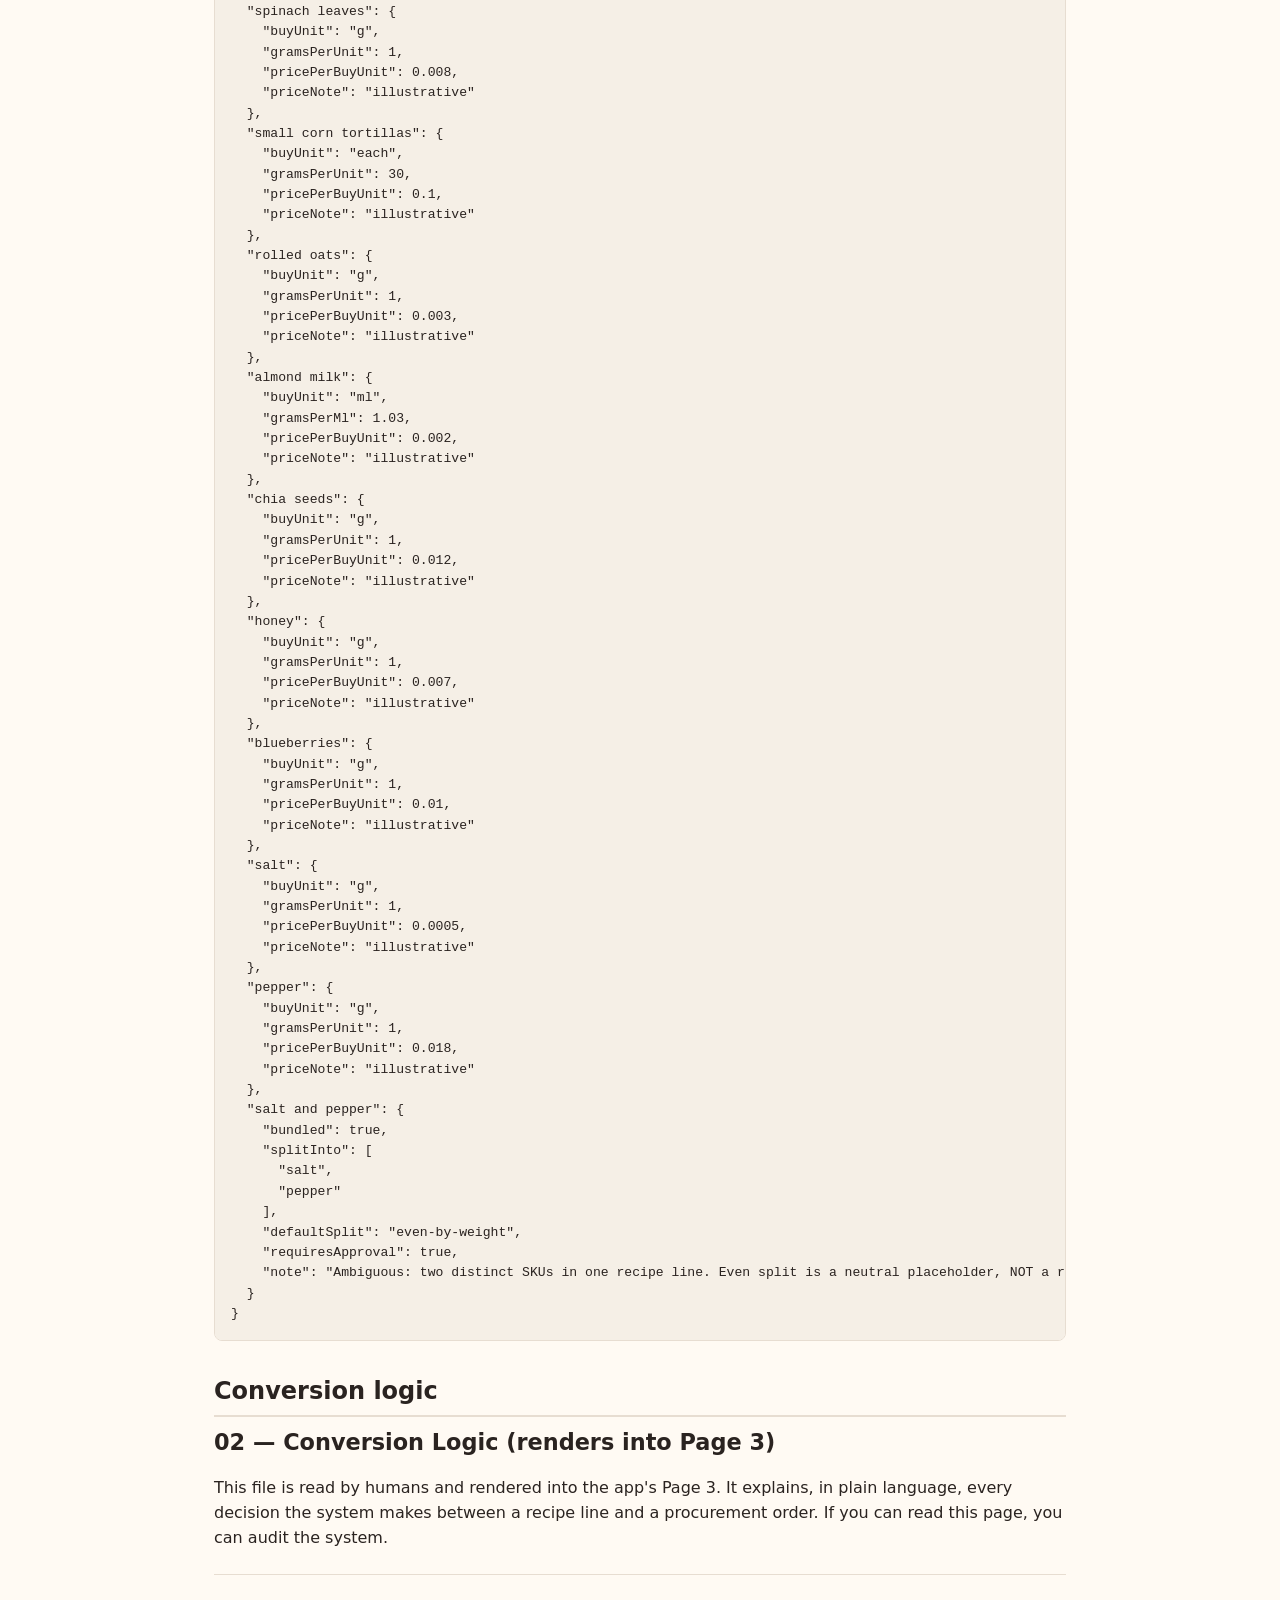
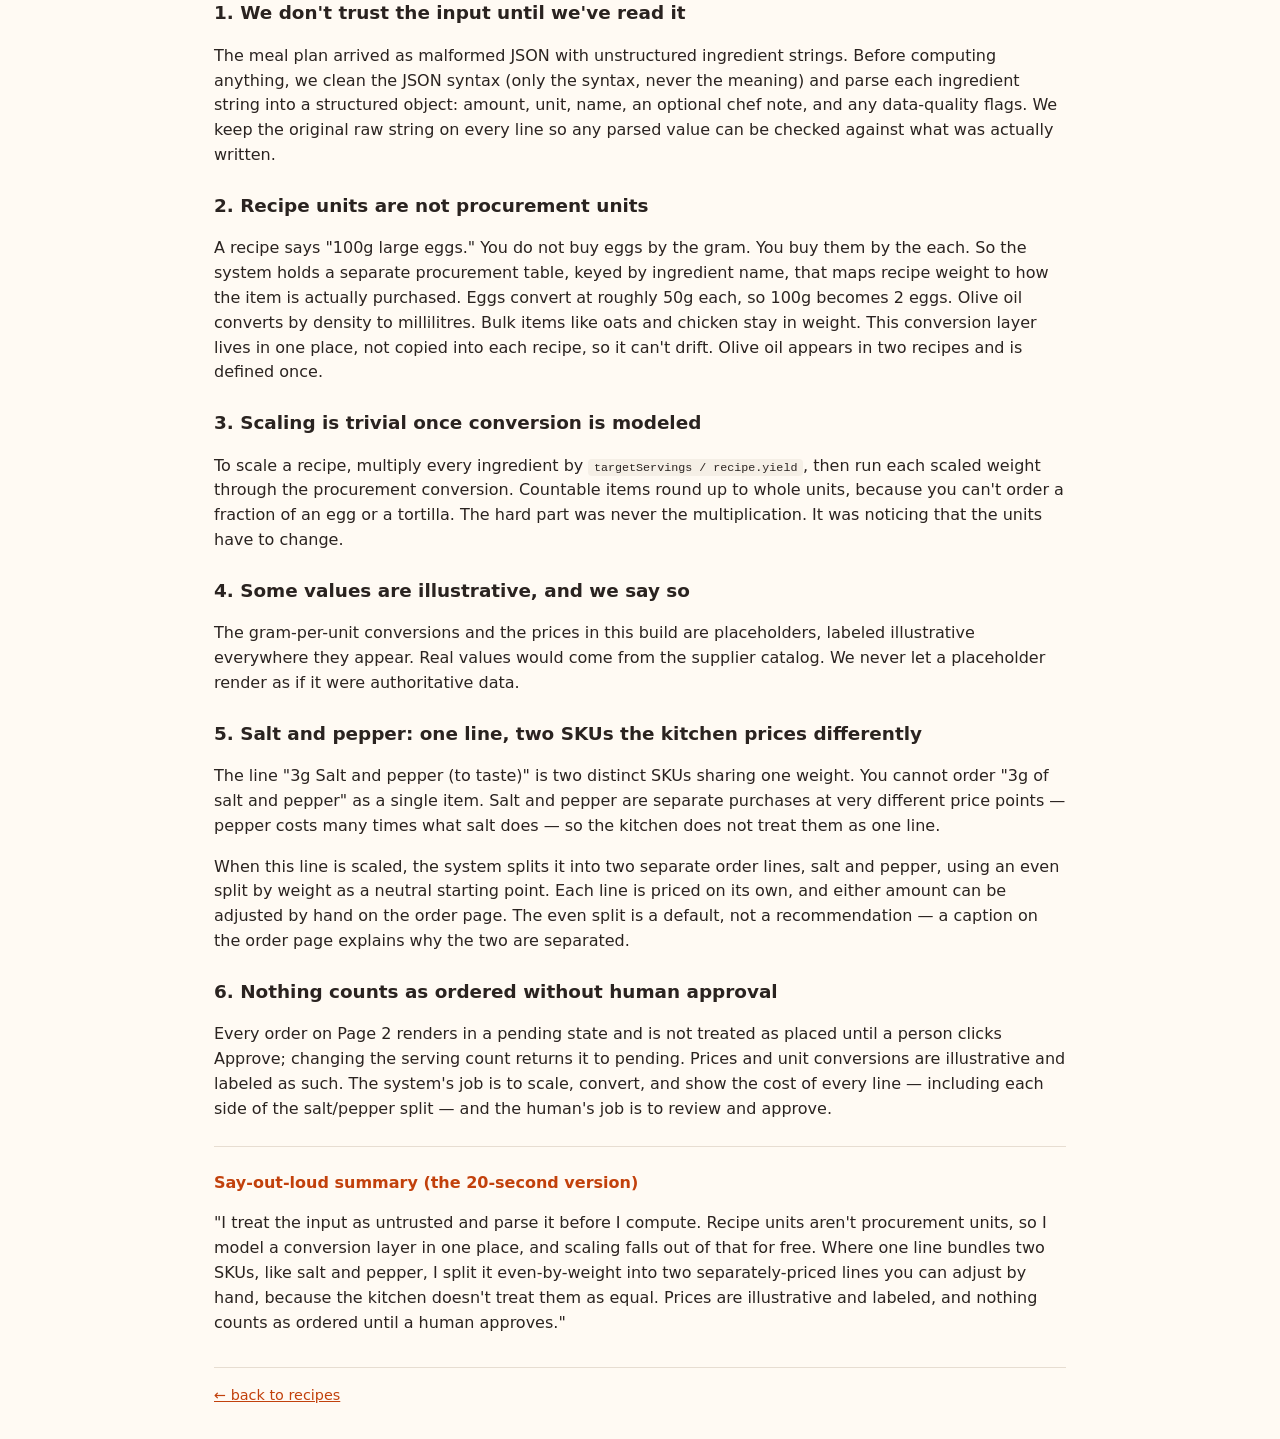
==== commit 3de2a306: "Interview-ready README + data.html SVG site map; add LICENSE Prep for handing the repo over, plus a " ====
--- a/data.html
+++ b/data.html
@@ -22,6 +22,107 @@
     <a class="back" href="index.html">&larr; All recipes</a>
     <h1>Data &amp; conversion logic</h1>
     <p>The machine-readable data the app runs on, and the human-readable logic behind every conversion — side by side.</p>
+
+    <h2 class="section">Site structure</h2>
+    <figure style="margin:0 0 1.5rem;">
+      <!-- Hand-authored vector site map. data.html (this page) is marked "you are here". -->
+      <svg viewBox="0 0 780 400" style="width:100%;height:auto;display:block"
+           xmlns="http://www.w3.org/2000/svg" role="img"
+           aria-label="Site structure: four pages navigate to each other; the order page uses the /js modules, which read the /data back end; this page renders conversion-logic.md.">
+        <style>
+          .band { font: 700 11px ui-sans-serif, system-ui, Arial; fill: #7a6f64; letter-spacing: .08em; }
+          .ttl  { font: 600 13px ui-sans-serif, system-ui, Arial; fill: #2a2320; }
+          .ttlw { font: 600 13px ui-sans-serif, system-ui, Arial; fill: #ffffff; }
+          .sub  { font: 11px ui-sans-serif, system-ui, Arial; fill: #7a6f64; }
+          .subw { font: 11px ui-sans-serif, system-ui, Arial; fill: #fde7d6; }
+          .elbl { font: 10px ui-sans-serif, system-ui, Arial; fill: #7a6f64; }
+          .tag  { font: 700 9px ui-sans-serif, system-ui, Arial; fill: #ffffff; letter-spacing: .06em; }
+          .nav   { stroke: #c2410c; stroke-width: 1.6; fill: none; }
+          .fetch { stroke: #b9ab99; stroke-width: 1.3; stroke-dasharray: 4 3; fill: none; }
+          .pg    { fill: #fff; stroke: #c2410c; stroke-width: 1.5; }
+          .here  { fill: #c2410c; stroke: #a8380a; stroke-width: 1.5; }
+          .infra { fill: #fff; stroke: #cdbfae; stroke-width: 1.5; }
+        </style>
+        <defs>
+          <marker id="navhead" markerWidth="9" markerHeight="9" refX="7" refY="3" orient="auto">
+            <path d="M0,0 L7,3 L0,6 Z" fill="#c2410c"/></marker>
+          <marker id="fhead" markerWidth="9" markerHeight="9" refX="7" refY="3" orient="auto">
+            <path d="M0,0 L7,3 L0,6 Z" fill="#b9ab99"/></marker>
+        </defs>
+
+        <!-- band labels -->
+        <text class="band" x="18" y="40">PAGES</text>
+        <text class="band" x="18" y="170">/js — LOGIC</text>
+        <text class="band" x="18" y="294">/data — BACK END</text>
+
+        <!-- navigation arrows (pages) -->
+        <path class="nav" d="M184,71 L218,71" marker-end="url(#navhead)"/>
+        <text class="elbl" x="201" y="65" text-anchor="middle">click</text>
+        <path class="nav" d="M374,71 L408,71" marker-end="url(#navhead)"/>
+        <text class="elbl" x="391" y="65" text-anchor="middle">scale</text>
+        <path class="nav" d="M524,71 L562,71" marker-end="url(#navhead)"/>
+        <text class="elbl" x="543" y="65" text-anchor="middle">adv.</text>
+
+        <!-- PAGES row -->
+        <rect class="pg"   x="66"  y="46" width="118" height="50" rx="8"/>
+        <text class="ttl"  x="125" y="70" text-anchor="middle">index.html</text>
+        <text class="sub"  x="125" y="86" text-anchor="middle">recipe list</text>
+
+        <rect class="pg"   x="224" y="46" width="150" height="50" rx="8"/>
+        <text class="ttl"  x="299" y="70" text-anchor="middle">ingredients.html</text>
+        <text class="sub"  x="299" y="86" text-anchor="middle">ingredients</text>
+
+        <rect class="pg"   x="414" y="46" width="110" height="50" rx="8"/>
+        <text class="ttl"  x="469" y="70" text-anchor="middle">order.html</text>
+        <text class="sub"  x="469" y="86" text-anchor="middle">scale · price</text>
+
+        <rect class="here" x="566" y="46" width="150" height="50" rx="8"/>
+        <text class="ttlw" x="641" y="69" text-anchor="middle">data.html</text>
+        <text class="subw" x="641" y="85" text-anchor="middle">you are here</text>
+
+        <!-- order -> convert.js (uses) -->
+        <path class="nav" d="M469,96 L469,170" marker-end="url(#navhead)"/>
+        <text class="elbl" x="478" y="136" text-anchor="start">uses</text>
+
+        <!-- /js row -->
+        <rect class="infra" x="224" y="170" width="120" height="48" rx="8"/>
+        <text class="ttl"  x="284" y="192" text-anchor="middle">parse.js</text>
+        <text class="sub"  x="284" y="207" text-anchor="middle">string → struct</text>
+
+        <rect class="infra" x="394" y="170" width="150" height="48" rx="8"/>
+        <text class="ttl"  x="469" y="192" text-anchor="middle">convert.js</text>
+        <text class="sub"  x="469" y="207" text-anchor="middle">scale + price</text>
+
+        <!-- convert.js -> parse.js (imports) -->
+        <path class="nav" d="M394,194 L348,194" marker-end="url(#navhead)"/>
+        <text class="elbl" x="371" y="188" text-anchor="middle">imports</text>
+
+        <!-- /data row -->
+        <rect class="infra" x="66"  y="296" width="150" height="48" rx="8"/>
+        <text class="ttl"  x="141" y="324" text-anchor="middle">recipes.json</text>
+
+        <rect class="infra" x="250" y="296" width="172" height="48" rx="8"/>
+        <text class="ttl"  x="336" y="324" text-anchor="middle">procurement.json</text>
+
+        <rect class="infra" x="456" y="296" width="200" height="48" rx="8"/>
+        <text class="ttl"  x="556" y="324" text-anchor="middle">conversion-logic.md</text>
+
+        <!-- convert.js reads the data files -->
+        <path class="fetch" d="M430,218 L170,294" marker-end="url(#fhead)"/>
+        <text class="elbl" x="250" y="252" text-anchor="middle">reads</text>
+        <path class="fetch" d="M469,218 L360,294" marker-end="url(#fhead)"/>
+        <text class="elbl" x="430" y="258" text-anchor="middle">joins</text>
+
+        <!-- data.html renders conversion-logic.md (the point of this page) -->
+        <path class="fetch" d="M641,96 C742,150 742,250 588,294" marker-end="url(#fhead)"/>
+        <text class="elbl" x="726" y="198" text-anchor="middle">renders</text>
+      </svg>
+      <figcaption class="sub" style="margin-top:.5rem">
+        Four static pages navigate by plain links. The order page calls the <code>/js</code> modules, which
+        read the <code>/data</code> back end. This page renders <code>conversion-logic.md</code> below.
+        Every page also links back to the recipe list.
+      </figcaption>
+    </figure>
 
     <h2 class="section">recipes.json</h2>
     <pre class="json" id="recipes">loading…</pre>
